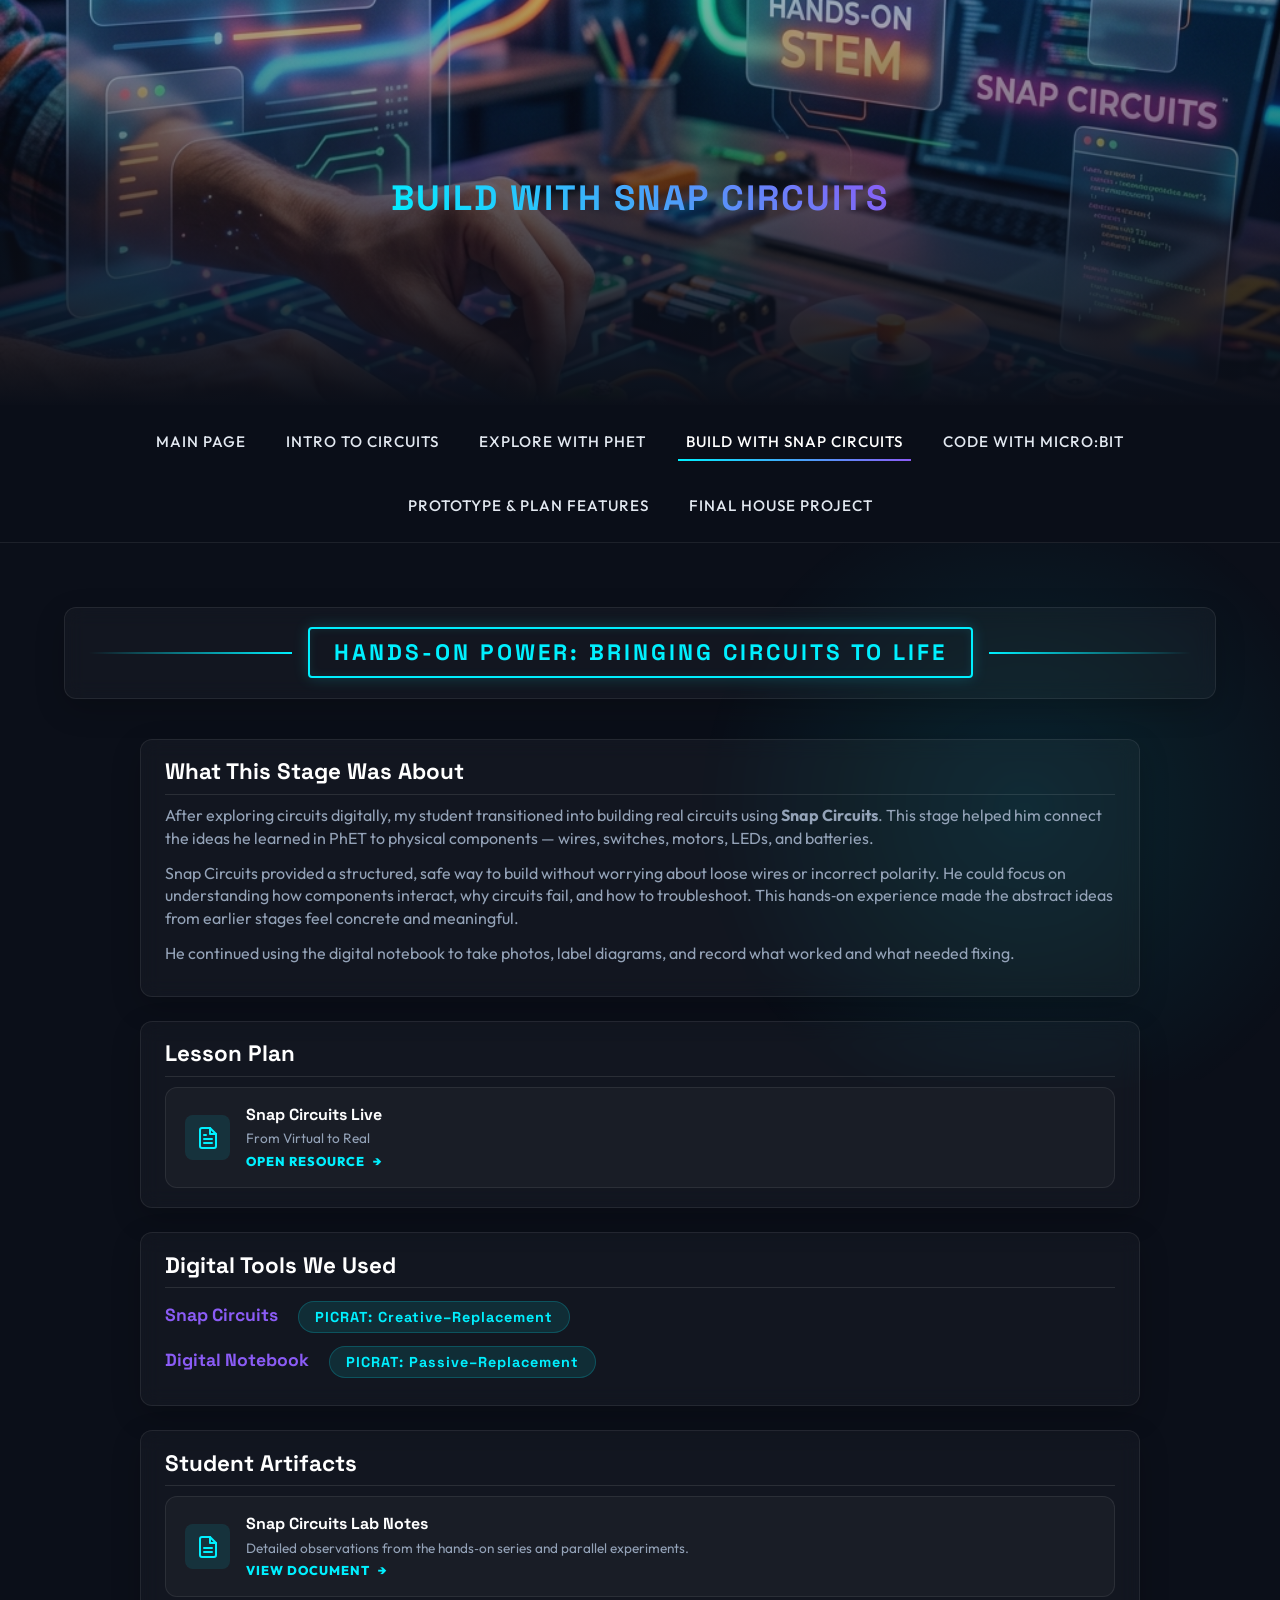
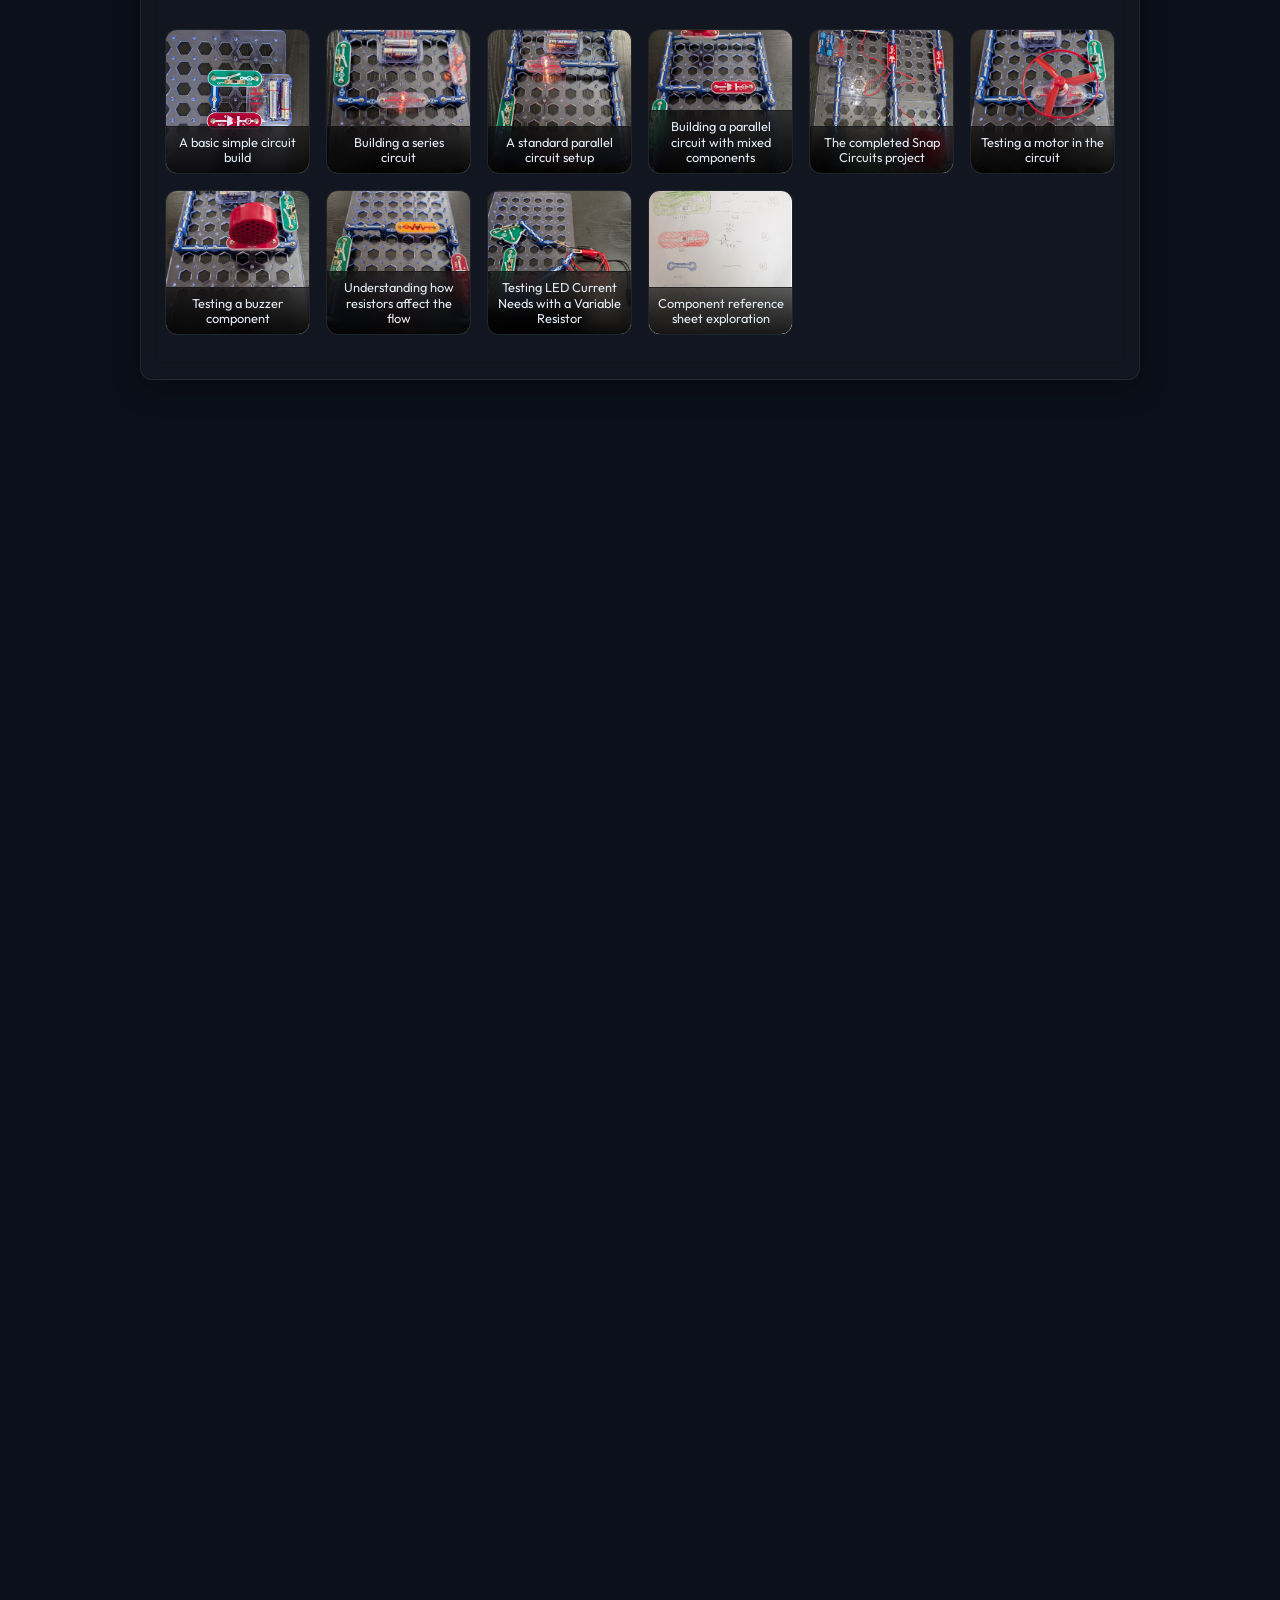
==== build-with-snap-circuits.html @ 53d9f1e7 "docs: update alt text and caption for variable resistor image" ====
<!DOCTYPE html>
<html lang="en">
<head>
  <meta charset="UTF-8">
  <meta name="viewport" content="width=device-width, initial-scale=1.0">
  <title>Circuits Journey | Build with Snap Circuits</title>
  <link rel="stylesheet" href="css/style.css">
</head>
<body>

  <!-- Banner -->
  <header class="banner" style="background-image: url('assets/snap_banner.png');">
    <h1>BUILD WITH SNAP CIRCUITS</h1>
  </header>

  <!-- Navigation -->
  <nav>
    <ul>
      <li><a href="index.html">Main Page</a></li>
      <li><a href="intro-to-circuits.html">Intro to Circuits</a></li>
      <li><a href="explore-with-phet.html">Explore with PhET</a></li>
      <li><a href="build-with-snap-circuits.html" class="active">Build with Snap Circuits</a></li>
      <li><a href="code-with-microbit.html">Code with Micro:bit</a></li>
      <li><a href="prototype-and-plan.html">Prototype & Plan Features</a></li>
      <li><a href="final-house-project.html">Final House Project</a></li>
    </ul>
  </nav>

  <!-- Separator Bar -->
  <div class="separator-bar section">
    <div class="separator-title">HANDS-ON POWER: BRINGING CIRCUITS TO LIFE</div>
  </div>

  <main class="container">
    <section class="section">
      <h1>What This Stage Was About</h1>
      <p>After exploring circuits digitally, my student transitioned into building real circuits using <strong>Snap Circuits</strong>. This stage helped him connect the ideas he learned in PhET to physical components — wires, switches, motors, LEDs, and batteries.</p>
      <p>Snap Circuits provided a structured, safe way to build without worrying about loose wires or incorrect polarity. He could focus on understanding how components interact, why circuits fail, and how to troubleshoot. This hands‑on experience made the abstract ideas from earlier stages feel concrete and meaningful.</p>
      <p>He continued using the digital notebook to take photos, label diagrams, and record what worked and what needed fixing.</p>
    </section>

    <section class="section">
      <h1>Lesson Plan</h1>
      <div class="resource-section">
        <a href="resources/Snap-Circuits-Live-From-Virtual-to-Real.pdf" target="_blank" class="resource-card">
          <div class="resource-icon">
            <svg viewBox="0 0 24 24" fill="none" stroke="currentColor" stroke-width="2" stroke-linecap="round" stroke-linejoin="round">
              <path d="M14 2H6a2 2 0 0 0-2 2v16a2 2 0 0 0 2 2h12a2 2 0 0 0 2-2V8z"></path>
              <polyline points="14 2 14 8 20 8"></polyline>
              <line x1="16" y1="13" x2="8" y2="13"></line>
              <line x1="16" y1="17" x2="8" y2="17"></line>
              <polyline points="10 9 9 9 8 9"></polyline>
            </svg>
          </div>
          <div class="resource-info">
            <div class="resource-title">Snap Circuits Live</div>
            <p class="resource-desc">From Virtual to Real</p>
            <div class="resource-action">Open Resource</div>
          </div>
        </a>
      </div>
    </section>

    <section class="section">
      <h1>Digital Tools We Used</h1>
      <h3>Snap Circuits <span class="tool-tag">PICRAT: Creative–Replacement</span></h3>
      <h3>Digital Notebook <span class="tool-tag">PICRAT: Passive–Replacement</span></h3>
    </section>

    <section class="section">
      <h1>Student Artifacts</h1>

      <!-- PDF Document Card -->
      <div class="resource-section" style="margin-bottom: 2rem;">
        <a href="resources/Snap/Snap circuits-2026-04-14-16-07.pdf" target="_blank" class="resource-card">
          <div class="resource-icon">
            <svg viewBox="0 0 24 24" fill="none" stroke="currentColor" stroke-width="2" stroke-linecap="round" stroke-linejoin="round">
              <path d="M14 2H6a2 2 0 0 0-2 2v16a2 2 0 0 0 2 2h12a2 2 0 0 0 2-2V8z"></path>
              <polyline points="14 2 14 8 20 8"></polyline>
              <line x1="16" y1="13" x2="8" y2="13"></line>
              <line x1="16" y1="17" x2="8" y2="17"></line>
            </svg>
          </div>
          <div class="resource-info">
            <div class="resource-title">Snap Circuits Lab Notes</div>
            <p class="resource-desc">Detailed observations from the hands‑on series and parallel experiments.</p>
            <div class="resource-action">View Document</div>
          </div>
        </a>
      </div>

      <!-- Image Grid -->
      <div class="image-grid">
        <div class="img-card">
          <img src="resources/Snap/Simple (1).jpg" alt="A basic simple circuit build" loading="lazy" class="clickable-img">
          <div class="img-caption">A basic simple circuit build</div>
        </div>
        <div class="img-card">
          <img src="resources/Snap/Series.jpg" alt="Building a series circuit" loading="lazy" class="clickable-img">
          <div class="img-caption">Building a series circuit</div>
        </div>
        <div class="img-card">
          <img src="resources/Snap/Parallel.jpg" alt="A standard parallel circuit setup" loading="lazy" class="clickable-img">
          <div class="img-caption">A standard parallel circuit setup</div>
        </div>
        <div class="img-card">
          <img src="resources/Snap/Parallel dif comp.jpg" alt="Building a parallel circuit with mixed components" loading="lazy" class="clickable-img">
          <div class="img-caption">Building a parallel circuit with mixed components</div>
        </div>
        <div class="img-card">
          <img src="resources/Snap/Project.jpg" alt="The completed Snap Circuits project" loading="lazy" class="clickable-img">
          <div class="img-caption">The completed Snap Circuits project</div>
        </div>
        <div class="img-card">
          <img src="resources/Snap/Motor.jpg" alt="Testing a motor in the circuit" loading="lazy" class="clickable-img">
          <div class="img-caption">Testing a motor in the circuit</div>
        </div>
        <div class="img-card">
          <img src="resources/Snap/Buzzer.jpg" alt="Testing a buzzer component" loading="lazy" class="clickable-img">
          <div class="img-caption">Testing a buzzer component</div>
        </div>
        <div class="img-card">
          <img src="resources/Snap/Resistor.jpg" alt="Understanding how resistors affect the flow" loading="lazy" class="clickable-img">
          <div class="img-caption">Understanding how resistors affect the flow</div>
        </div>
        <div class="img-card">
          <img src="resources/Snap/Color var resistor.jpg" alt="Testing LED Current Needs with a Variable Resistor" loading="lazy" class="clickable-img">
          <div class="img-caption">Testing LED Current Needs with a Variable Resistor</div>
        </div>
        <div class="img-card">
          <img src="resources/Snap/Comp Ref Sheet.jpg" alt="Component reference sheet exploration" loading="lazy" class="clickable-img">
          <div class="img-caption">Component reference sheet exploration</div>
        </div>
      </div>
    </section>

    <section class="section">
      <h1>What We Did</h1>
      <ul class="bullet-list">
        <li>built circuits with switches, motors, and LEDs</li>
        <li>tested how components interact</li>
        <li>compared results to PhET predictions</li>
        <li>practiced troubleshooting</li>
      </ul>
    </section>

    <section class="section">
      <h1>My Reflection</h1>
      <p>The Snap Circuits lessons helped my student move from understanding circuits in a simulation to working with real components. He stayed persistent as he tested different pathways, corrected wiring mistakes, and figured out why certain designs didn’t work, especially in parallel circuits. Each time he solved a problem, his confidence grew.</p>
      <p>I am still new to circuits and Snap Circuits myself, so there were moments when I had to slow down and work through the issues alongside him. This lesson helped me better understand how to support a student when both of us are learning the content together. Even with that learning curve, the hands‑on work supported the goals of the unit and prepared him well for the Micro:bit activities that follow.</p>
    </section>

    <section class="section">
      <h1>Student Reflection</h1>
      <blockquote>
        <p>“During the Snap Circuits lessons, I built a big parallel circuit that stretched across two grids. It had two LEDs, a speaker, a switch, a music player, and a battery. As I worked on it, I learned that you can’t make a pathway from the bottom of a parallel circuit and wrap it around to the top. It has to stay inside the real branches or the electrons won’t flow the right way.</p>
        <p>My first design didn’t work the way I expected. The electrons only went to the lights, so nothing else turned on. I had to move the switch, reconnect the pieces, and change a few parts to make the whole circuit work. I also had to reroute wires, replace the motor with a switch, and add a sound piece so the speaker would work.</p>
        <p>Some parts were confusing, especially when I tried to combine circuits and the electricity didn’t go where I wanted it to. I also noticed that the motor acts differently depending on which direction the electricity flows, which made me wonder why that happens. After all the lessons, I feel very confident about building more complicated circuits.”</p>
      </blockquote>
    </section>

    <section class="section">
      <h1>ISTE Standards Addressed</h1>
      <details>
        <summary>1.1 Empowered Learner</summary>
        <p>The student applied what they learned from the simulation to real hardware, choosing which circuits to build, testing ideas, and using hands‑on exploration to deepen their understanding of how electricity behaves in physical systems.</p>
      </details>
      <details>
        <summary>1.4 Innovative Designer</summary>
        <p>The student used the Snap Circuits components to design, build, and modify real circuits—iterating, troubleshooting, and solving problems such as incorrect connections, reversed polarity, or incomplete paths.</p>
      </details>
      <details>
        <summary>1.5 Computational Thinker</summary>
        <p>The student broke down circuit problems into smaller parts, identified where the system failed, and used logical reasoning to test hypotheses about why a motor, light, or buzzer did or did not work.</p>
      </details>
      <details>
        <summary>1.6 Creative Communicator</summary>
        <p>The student documented their builds with photos, diagrams, and written explanations, clearly communicating how each circuit was constructed and why it behaved the way it did.</p>
      </details>

      <div class="page-nav-btns">
        <a href="explore-with-phet.html" class="page-btn">&larr; Previous Phase</a>
        <a href="code-with-microbit.html" class="page-btn">Next Phase &rarr;</a>
      </div>
    </section>
  </main>


  <!-- Global Image Lightbox -->
  <div id="image-lightbox" style="display: none; position: fixed; top: 0; left: 0; width: 100%; height: 100%; background: rgba(0,0,0,0.85); backdrop-filter: blur(8px); z-index: 9999; justify-content: center; align-items: center; cursor: pointer;">
    <img id="lightbox-img" src="" style="max-width: 90%; max-height: 90%; border-radius: 12px; box-shadow: 0 10px 40px rgba(0,0,0,0.5);">
    <div style="position: absolute; top: 20px; right: 30px; color: white; font-family: sans-serif; font-size: 3rem; font-weight: bold;">&times;</div>
  </div>

  <script src="js/app.js"></script>
</body>
</html>
---- css/style.css ----
@import url('https://fonts.googleapis.com/css2?family=Outfit:wght@300;400;500;600;800&family=Space+Grotesk:wght@400;700&display=swap');

:root {
  --bg-color: #0b0f19;
  --text-main: #e2e8f0;
  --text-muted: #94a3b8;
  --accent-cyan: #00f0ff;
  --accent-purple: #8b5cf6;
  --glass-bg: rgba(255, 255, 255, 0.03);
  --glass-border: rgba(255, 255, 255, 0.08);
  --nav-height: 70px;
}

* {
  box-sizing: border-box;
  margin: 0;
  padding: 0;
}

body {
  font-family: 'Outfit', sans-serif;
  background-color: var(--bg-color);
  color: var(--text-main);
  line-height: 1.4;
  overflow-x: hidden;
  font-size: 15px;
}

/* Background elements */
body::before {
  content: "";
  position: fixed;
  top: -20%; left: -10%;
  width: 50%; height: 50%;
  background: radial-gradient(circle, rgba(139, 92, 246, 0.15) 0%, transparent 70%);
  z-index: -1;
  pointer-events: none;
}
body::after {
  content: "";
  position: fixed;
  bottom: -20%; right: -10%;
  width: 60%; height: 60%;
  background: radial-gradient(circle, rgba(0, 240, 255, 0.1) 0%, transparent 70%);
  z-index: -1;
  pointer-events: none;
}

h1, h2, h3, h4, h5, h6 {
  font-family: 'Space Grotesk', sans-serif;
  font-weight: 700;
  line-height: 1.2;
  margin-bottom: 0.5rem;
}

a {
  color: var(--accent-cyan);
  text-decoration: none;
  transition: all 0.3s ease;
}

a:hover {
  color: var(--accent-purple);
  text-shadow: 0 0 10px rgba(139, 92, 246, 0.5);
}

/* Banner */
.banner {
  width: 100%;
  height: 45vh;
  min-height: 350px;
  background-size: cover;
  background-position: center;
  background-attachment: fixed;
  display: flex;
  align-items: center;
  justify-content: center;
  position: relative;
}
.banner::after {
  content: "";
  position: absolute;
  top: 0; left: 0; right: 0; bottom: 0;
  background: linear-gradient(to bottom, rgba(11, 15, 25, 0.3) 0%, rgba(11, 15, 25, 1) 100%);
}

.banner h1 {
  z-index: 1;
  font-size: 2.2rem;
  text-align: center;
  text-transform: uppercase;
  letter-spacing: 2px;
  background: -webkit-linear-gradient(45deg, var(--accent-cyan), var(--accent-purple));
  -webkit-background-clip: text;
  -webkit-text-fill-color: transparent;
  animation: float 6s ease-in-out infinite;
}

nav {
  position: sticky;
  top: 0;
  width: 100%;
  background: rgba(11, 15, 25, 0.85);
  backdrop-filter: blur(12px);
  -webkit-backdrop-filter: blur(12px);
  border-bottom: 1px solid var(--glass-border);
  z-index: 100;
  display: flex;
  justify-content: center;
  padding: 1rem;
  margin-bottom: 2rem;
  transition: all 0.4s cubic-bezier(0.16, 1, 0.3, 1);
}

nav ul {
  list-style: none;
  display: flex;
  flex-wrap: wrap;
  justify-content: center;
  gap: 1.5rem;
  transition: all 0.4s ease;
}

nav li {
  position: relative;
}

nav a {
  display: inline-block;
  padding: 0.6rem 0.5rem;
  font-size: 0.95rem;
  font-weight: 500;
  text-transform: uppercase;
  letter-spacing: 1px;
  color: var(--text-main);
  transition: all 0.3s ease;
}

/* Compact sticky scroll classes */
nav.nav-compact {
  padding: 0.5rem;
  background: rgba(11, 15, 25, 0.98);
}

nav.nav-compact ul {
  flex-wrap: nowrap;
  gap: 0.4rem;
  overflow-x: auto;
  white-space: nowrap;
  padding-bottom: 0px;
}

nav.nav-compact a {
  padding: 0.4rem 0.4rem;
  font-size: 0.8rem;
}

nav a::after {
  content: "";
  position: absolute;
  bottom: 0px;
  left: 0;
  width: 0%;
  height: 2px;
  background: linear-gradient(90deg, var(--accent-cyan), var(--accent-purple));
  transition: width 0.3s ease;
}

nav a:hover::after, nav a.active::after {
  width: 100%;
}

nav a:hover, nav a.active {
  color: #fff;
  text-shadow: none;
}

/* Separator Bar */
.separator-bar {
  text-align: center;
  margin: 4rem auto;
  width: 90%;
  max-width: 1200px;
  display: flex;
  align-items: center;
  justify-content: center;
  column-gap: 1rem;
}

.separator-bar::before, .separator-bar::after {
  content: "";
  height: 2px;
  flex-grow: 1;
  background: linear-gradient(90deg, transparent, var(--accent-cyan));
}
.separator-bar::after {
  background: linear-gradient(90deg, var(--accent-cyan), transparent);
}

.separator-title {
  font-family: 'Space Grotesk', sans-serif;
  font-size: 1.4rem;
  font-weight: 800;
  text-transform: uppercase;
  letter-spacing: 3px;
  color: var(--accent-cyan);
  padding: 0.5rem 1.5rem;
  border: 2px solid var(--accent-cyan);
  border-radius: 4px;
  box-shadow: 0 0 15px rgba(0, 240, 255, 0.2), inset 0 0 10px rgba(0, 240, 255, 0.1);
}

/* Container */
.container {
  width: 90%;
  max-width: 1000px;
  margin: 0 auto;
  padding: 1rem 0;
}

/* Base sections */
.section {
  margin-bottom: 1.5rem;
  padding: 1.2rem 1.5rem;
  background: var(--glass-bg);
  backdrop-filter: blur(10px);
  -webkit-backdrop-filter: blur(10px);
  border: 1px solid var(--glass-border);
  border-radius: 12px;
  box-shadow: 0 10px 30px rgba(0, 0, 0, 0.2);
  transform: translateY(30px);
  opacity: 0;
  transition: all 0.8s cubic-bezier(0.16, 1, 0.3, 1);
}

.section.visible {
  transform: translateY(0);
  opacity: 1;
}

.section h1 {
  font-size: 1.4rem;
  margin-bottom: 0.6rem;
  color: #fff;
  border-bottom: 1px solid rgba(255,255,255,0.1);
  padding-bottom: 0.5rem;
}

.section h2 {
  font-size: 1.3rem;
  color: var(--accent-cyan);
  margin-top: 1rem;
}

.section h3 {
  font-size: 1.1rem;
  color: var(--accent-purple);
  margin-top: 0.8rem;
}

p {
  font-size: 1rem;
  margin-bottom: 0.8rem;
  color: var(--text-muted);
}

/* Compact section variants (useful for dense lists like tools) */
.compact-section {
  padding: 0.8rem 1.2rem;
}
.compact-section h1 {
  font-size: 1.1rem;
  margin-bottom: 0.4rem;
  padding-bottom: 0.3rem;
}
.compact-section h3 {
  font-size: 0.95rem;
  margin-top: 0.5rem;
  margin-bottom: 0.1rem;
}
.compact-section p {
  font-size: 0.85rem;
  margin-bottom: 0.5rem;
  line-height: 1.3;
}
.compact-section .tool-tag {
  font-size: 0.75rem;
  padding: 0.2rem 0.5rem;
  margin-left: 0.5rem;
}

/* Lists */
ul.bullet-list {
  list-style: none;
  font-size: 1rem;
  color: var(--text-muted);
}
ul.bullet-list li {
  position: relative;
  padding-left: 1.5rem;
  margin-bottom: 0.5rem;
}
ul.bullet-list li::before {
  content: "▹";
  position: absolute;
  left: 0;
  color: var(--accent-cyan);
  font-weight: bold;
}

/* Accordions (Details/Summary) */
details {
  background: rgba(255, 255, 255, 0.02);
  border: 1px solid var(--glass-border);
  border-radius: 8px;
  margin-bottom: 0.5rem;
  padding: 0.5rem 1rem;
  transition: all 0.3s ease;
  position: relative;
}

details:hover {
  background: rgba(0, 240, 255, 0.05);
  border-color: rgba(0, 240, 255, 0.3);
  box-shadow: 0 0 10px rgba(0, 240, 255, 0.05);
}

details[open] {
  background: rgba(139, 92, 246, 0.1);
  border-color: rgba(139, 92, 246, 0.4);
}

summary {
  font-family: 'Space Grotesk', sans-serif;
  font-weight: bold;
  font-size: 1.1rem;
  cursor: pointer;
  color: var(--accent-cyan);
  outline: none;
  list-style: none;
  display: flex;
  align-items: center;
  width: 100%;
}

summary::-webkit-details-marker {
  display: none;
}

/* Add instructional note above accordions */
section:has(details) h1::after {
  content: "▹ Click on any standard below to expand the description";
  display: block;
  font-family: 'Outfit', sans-serif;
  font-size: 0.95rem;
  font-weight: 300;
  text-transform: none;
  letter-spacing: 0.5px;
  color: var(--accent-purple);
  margin-top: 0.8rem;
  opacity: 0.9;
}

summary::before {
  content: "▹";
  display: inline-block;
  margin-right: 0.8rem;
  transition: transform 0.3s ease;
}

details[open] summary::before {
  transform: rotate(90deg);
}

details p {
  padding-top: 0.8rem;
  margin-bottom: 0.2rem;
  font-size: 0.95rem;
  border-top: 1px dashed rgba(255,255,255,0.1);
  margin-top: 0.8rem;
}

/* Blockquotes */
blockquote {
  border-left: 4px solid var(--accent-purple);
  padding: 1.5rem 2rem;
  margin: 2rem 0;
  background: rgba(139, 92, 246, 0.1);
  border-radius: 0 8px 8px 0;
  font-size: 1.3rem;
  font-style: italic;
  color: #fff;
}

/* Images & Thumbnails */
.image-grid {
  display: grid;
  grid-template-columns: repeat(auto-fill, minmax(140px, 1fr));
  gap: 1rem;
  margin: 1.5rem 0;
}

.img-card {
  position: relative;
  aspect-ratio: 1 / 1;
  border-radius: 12px;
  overflow: hidden;
  border: 1px solid var(--glass-border);
  transition: transform 0.3s ease, box-shadow 0.3s ease;
  background: rgba(0,0,0,0.2);
}
.img-card:hover {
  transform: translateY(-5px);
  box-shadow: 0 10px 25px rgba(0, 240, 255, 0.2);
}

.img-card img {
  width: 100%;
  height: 100%;
  display: block;
  object-fit: cover;
  transition: transform 0.5s ease;
}
.img-card:hover img {
  transform: scale(1.03);
}

.img-caption {
  padding: 0.5rem;
  background: linear-gradient(to top, rgba(0,0,0,0.9) 0%, rgba(0,0,0,0.6) 100%);
  backdrop-filter: blur(8px);
  position: absolute;
  bottom: 0; width: 100%;
  font-size: 0.8rem;
  text-align: center;
  border-top: 1px solid var(--glass-border);
  line-height: 1.2;
  display: flex;
  align-items: center;
  justify-content: center;
  min-height: 40px;
}

.text-caption {
  font-size: 0.95rem;
  color: var(--text-muted);
  margin-top: 1rem;
  text-align: center;
  font-style: italic;
  padding: 0.5rem;
  background: rgba(255,255,255,0.02);
  border-radius: 8px;
  border: 1px dashed var(--glass-border);
}

/* PICRAT Tool Styling */
.tool-tag {
  display: inline-block;
  padding: 0.4rem 1rem;
  background: rgba(0, 240, 255, 0.1);
  color: var(--accent-cyan);
  border: 1px solid rgba(0, 240, 255, 0.2);
  border-radius: 20px;
  font-size: 0.9rem;
  font-family: 'Space Grotesk', sans-serif;
  letter-spacing: 1px;
  margin-left: 1rem;
  vertical-align: middle;
}

/* Footer Navigation */
.page-nav-btns {
  display: flex;
  justify-content: space-between;
  margin: 4rem 0 2rem;
}

.page-btn {
  display: inline-flex;
  align-items: center;
  padding: 1rem 2rem;
  background: var(--glass-bg);
  border: 1px solid var(--accent-cyan);
  color: #fff;
  border-radius: 30px;
  font-family: 'Space Grotesk', sans-serif;
  font-weight: 700;
  text-transform: uppercase;
  letter-spacing: 1px;
  transition: all 0.3s ease;
  cursor: pointer;
}

.page-btn:hover {
  background: var(--accent-cyan);
  color: #000;
  box-shadow: 0 0 20px rgba(0, 240, 255, 0.4);
}

@keyframes float {
  0% { transform: translateY(0px); }
  50% { transform: translateY(-10px); }
  100% { transform: translateY(0px); }
}

/* Layout Utilities */
.grid-2-col {
  display: grid;
  grid-template-columns: 1fr 1fr;
  gap: 2rem;
  align-items: stretch;
}

.grid-3-col {
  display: grid;
  grid-template-columns: repeat(auto-fit, minmax(280px, 1fr));
  gap: 2rem;
  align-items: stretch;
}

/* Journey Stepper */
.journey-stepper {
  display: flex;
  flex-wrap: wrap;
  gap: 1rem;
  justify-content: center;
  margin: 2rem 0;
}

.step-card {
  flex: 1 1 150px;
  background: rgba(139, 92, 246, 0.1);
  border: 1px solid var(--accent-purple);
  padding: 1.5rem;
  border-radius: 12px;
  text-align: center;
  color: #fff;
  transition: all 0.3s ease;
  display: flex;
  flex-direction: column;
  justify-content: center;
}

.step-card:hover {
  background: var(--accent-purple);
  transform: translateY(-5px);
  color: #0b0f19;
}

.step-content strong {
  font-family: 'Space Grotesk', sans-serif;
  font-size: 1.1rem;
}

@media (max-width: 768px) {
  .banner h1 { font-size: 2.5rem; }
  .separator-title { font-size: 1rem; border: none; box-shadow: none; padding: 0;}
  .separator-bar::before, .separator-bar::after { display: none; }
  .section { padding: 1.5rem; }
  nav ul { gap: 0.5rem; }
  nav a { padding: 0.5rem; font-size: 0.8rem; }
  .grid-2-col { grid-template-columns: 1fr; }
}

/* Resource Card Styling */
.resource-section {
  display: flex;
  flex-direction: column;
  gap: 1.5rem;
}

.resource-card {
  display: flex;
  align-items: center;
  gap: 1rem;
  padding: 1rem 1.2rem;
  background: rgba(255, 255, 255, 0.03);
  border: 1px solid var(--glass-border);
  border-radius: 12px;
  transition: all 0.3s cubic-bezier(0.16, 1, 0.3, 1);
  text-decoration: none;
  color: inherit;
  position: relative;
  overflow: hidden;
}

.resource-card::before {
  content: "";
  position: absolute;
  top: 0; left: 0;
  width: 100%; height: 100%;
  background: linear-gradient(45deg, transparent, rgba(0, 240, 255, 0.05), transparent);
  transform: translateX(-100%);
  transition: transform 0.6s ease;
}

.resource-card:hover {
  background: rgba(255, 255, 255, 0.06);
  border-color: var(--accent-cyan);
  box-shadow: 0 10px 30px rgba(0, 240, 255, 0.1);
  transform: translateY(-3px);
}

.resource-card:hover::before {
  transform: translateX(100%);
}

.resource-icon {
  flex: 0 0 45px;
  height: 45px;
  display: flex;
  align-items: center;
  justify-content: center;
  background: rgba(0, 240, 255, 0.1);
  border-radius: 8px;
  color: var(--accent-cyan);
}

.resource-icon svg {
  width: 24px;
  height: 24px;
}

.resource-info {
  flex: 1;
}

.resource-title {
  font-family: 'Space Grotesk', sans-serif;
  font-size: 1rem;
  font-weight: 700;
  margin-bottom: 0.2rem;
  color: #fff;
}

.resource-desc {
  font-size: 0.85rem;
  color: var(--text-muted);
  margin-bottom: 0.3rem;
}

.resource-action {
  font-size: 0.8rem;
  font-weight: 800;
  text-transform: uppercase;
  letter-spacing: 1px;
  color: var(--accent-cyan);
  display: flex;
  align-items: center;
  gap: 0.5rem;
}

.resource-action::after {
  content: "→";
  transition: transform 0.3s ease;
}

.resource-card:hover .resource-action::after {
  transform: translateX(5px);
}

@media (max-width: 600px) {
  .resource-card {
    flex-direction: column;
    text-align: center;
    padding: 2rem 1.5rem;
  }
  .resource-icon {
    margin-bottom: 1rem;
  }
}
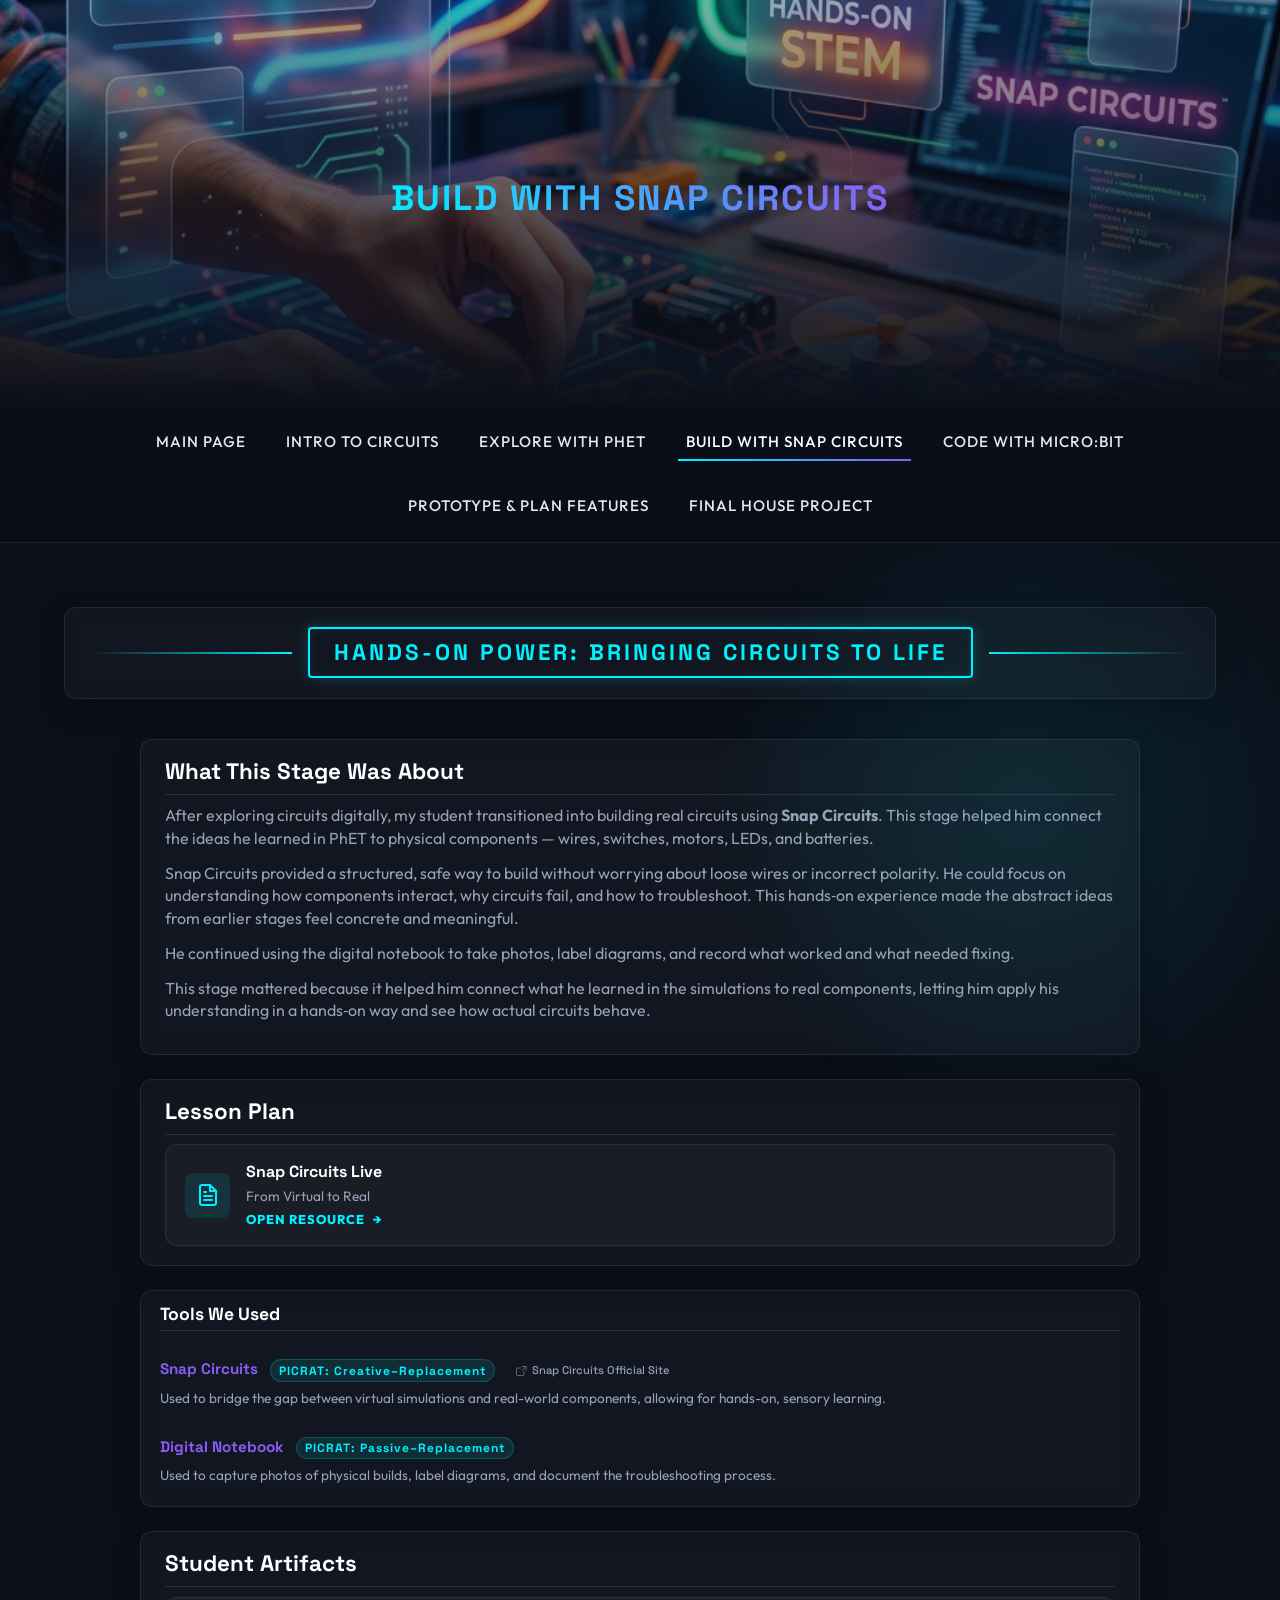
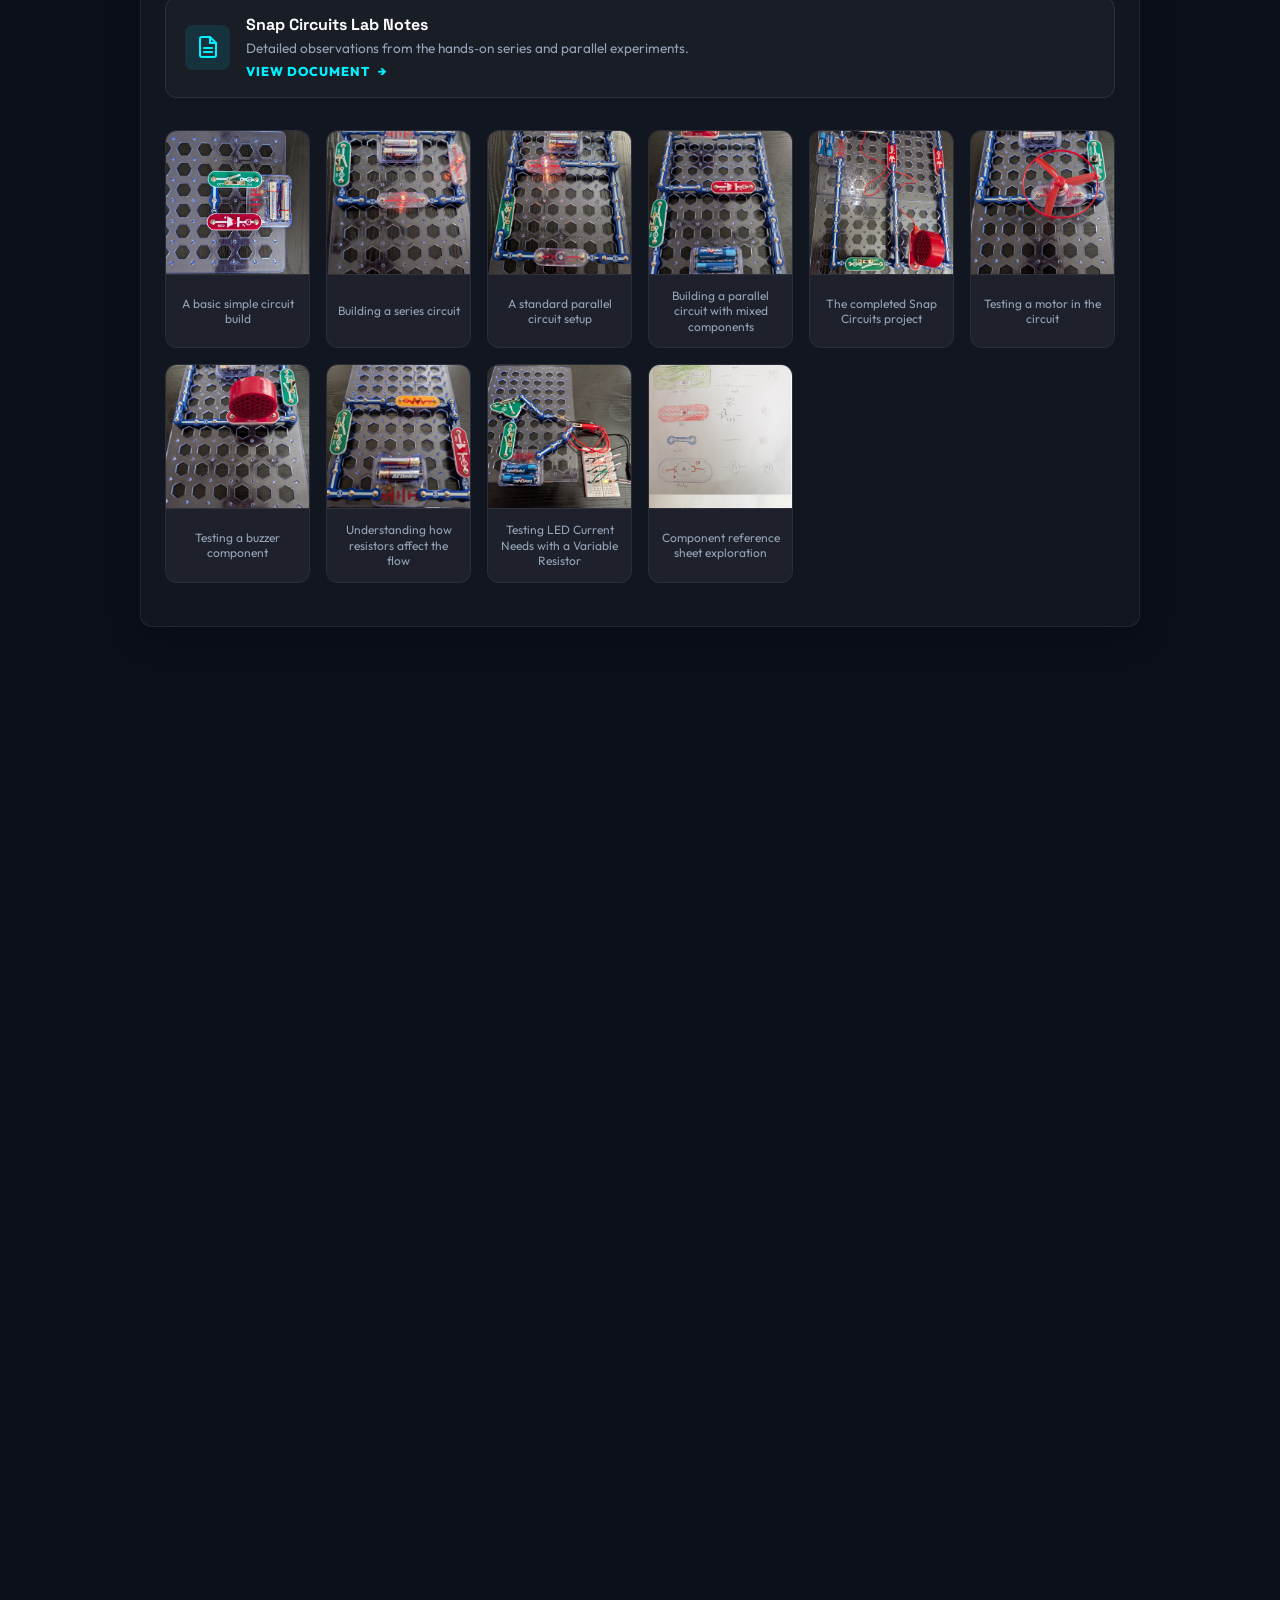
==== commit f0469dd8: "feat: add pedagogical reflections, external tool links, and additional project images to circuit doc" ====
--- a/build-with-snap-circuits.html
+++ b/build-with-snap-circuits.html
@@ -37,6 +37,7 @@
       <p>After exploring circuits digitally, my student transitioned into building real circuits using <strong>Snap Circuits</strong>. This stage helped him connect the ideas he learned in PhET to physical components — wires, switches, motors, LEDs, and batteries.</p>
       <p>Snap Circuits provided a structured, safe way to build without worrying about loose wires or incorrect polarity. He could focus on understanding how components interact, why circuits fail, and how to troubleshoot. This hands‑on experience made the abstract ideas from earlier stages feel concrete and meaningful.</p>
       <p>He continued using the digital notebook to take photos, label diagrams, and record what worked and what needed fixing.</p>
+      <p>This stage mattered because it helped him connect what he learned in the simulations to real components, letting him apply his understanding in a hands‑on way and see how actual circuits behave.</p>
     </section>
 
     <section class="section">
@@ -61,10 +62,20 @@
       </div>
     </section>
 
-    <section class="section">
-      <h1>Digital Tools We Used</h1>
-      <h3>Snap Circuits <span class="tool-tag">PICRAT: Creative–Replacement</span></h3>
+    <section class="section compact-section">
+      <h1>Tools We Used</h1>
+      <h3>Snap Circuits <span class="tool-tag">PICRAT: Creative–Replacement</span>
+        <span class="tool-links">
+          <a href="https://elenco.com/snapcircuits/" target="_blank" class="tool-link">
+            <svg viewBox="0 0 24 24" fill="none" stroke="currentColor" stroke-width="2" stroke-linecap="round" stroke-linejoin="round"><path d="M18 13v6a2 2 0 0 1-2 2H5a2 2 0 0 1-2-2V8a2 2 0 0 1 2-2h6"></path><polyline points="15 3 22 3 22 10"></polyline><line x1="14" y1="11" x2="22" y2="3"></line></svg>
+            Snap Circuits Official Site
+          </a>
+        </span>
+      </h3>
+      <p>Used to bridge the gap between virtual simulations and real-world components, allowing for hands-on, sensory learning.</p>
+      
       <h3>Digital Notebook <span class="tool-tag">PICRAT: Passive–Replacement</span></h3>
+      <p>Used to capture photos of physical builds, label diagrams, and document the troubleshooting process.</p>
     </section>
 
     <section class="section">
--- a/css/style.css
+++ b/css/style.css
@@ -233,6 +233,15 @@
   transition: all 0.8s cubic-bezier(0.16, 1, 0.3, 1);
 }
 
+.section-subtitle {
+  color: var(--text-muted);
+  font-size: 0.85rem;
+  margin-top: -0.5rem;
+  margin-bottom: 1.5rem;
+  font-style: italic;
+  opacity: 0.9;
+}
+
 .section.visible {
   transform: translateY(0);
   opacity: 1;
@@ -275,8 +284,8 @@
 }
 .compact-section h3 {
   font-size: 0.95rem;
-  margin-top: 0.5rem;
-  margin-bottom: 0.1rem;
+  margin-top: 1.8rem;
+  margin-bottom: 0.5rem;
 }
 .compact-section p {
   font-size: 0.85rem;
@@ -402,12 +411,13 @@
 
 .img-card {
   position: relative;
-  aspect-ratio: 1 / 1;
+  display: flex;
+  flex-direction: column;
   border-radius: 12px;
   overflow: hidden;
   border: 1px solid var(--glass-border);
   transition: transform 0.3s ease, box-shadow 0.3s ease;
-  background: rgba(0,0,0,0.2);
+  background: rgba(255, 255, 255, 0.02);
 }
 .img-card:hover {
   transform: translateY(-5px);
@@ -416,7 +426,7 @@
 
 .img-card img {
   width: 100%;
-  height: 100%;
+  aspect-ratio: 1 / 1;
   display: block;
   object-fit: cover;
   transition: transform 0.5s ease;
@@ -426,19 +436,54 @@
 }
 
 .img-caption {
-  padding: 0.5rem;
-  background: linear-gradient(to top, rgba(0,0,0,0.9) 0%, rgba(0,0,0,0.6) 100%);
+  padding: 0.8rem 0.6rem;
+  background: rgba(255, 255, 255, 0.03);
+  font-size: 0.75rem;
+  text-align: center;
+  color: var(--text-muted);
+  line-height: 1.3;
+  flex-grow: 1;
+  display: flex;
+  align-items: center;
+  justify-content: center;
+  border-top: 1px solid var(--glass-border);
+}
+
+/* Code Link Button overlay for Artifacts */
+.code-link {
+  position: absolute;
+  top: 10px;
+  right: 10px;
+  background: rgba(0, 240, 255, 0.15);
   backdrop-filter: blur(8px);
-  position: absolute;
-  bottom: 0; width: 100%;
-  font-size: 0.8rem;
-  text-align: center;
-  border-top: 1px solid var(--glass-border);
-  line-height: 1.2;
-  display: flex;
-  align-items: center;
-  justify-content: center;
-  min-height: 40px;
+  border: 1px solid rgba(0, 240, 255, 0.3);
+  width: 38px;
+  height: 38px;
+  border-radius: 50%;
+  display: flex;
+  align-items: center;
+  justify-content: center;
+  color: #00f0ff;
+  transition: all 0.3s cubic-bezier(0.175, 0.885, 0.32, 1.275);
+  z-index: 10;
+  text-decoration: none;
+  box-shadow: 0 4px 15px rgba(0,0,0,0.3);
+}
+
+.code-link:hover {
+  background: #00f0ff;
+  color: #000;
+  transform: scale(1.15) rotate(10deg);
+  box-shadow: 0 0 20px rgba(0, 240, 255, 0.6);
+}
+
+.code-link svg {
+  width: 20px;
+  height: 20px;
+}
+
+.img-card:hover .img-caption {
+  color: var(--accent-cyan);
 }
 
 .text-caption {
@@ -641,6 +686,64 @@
 
 .resource-action {
   font-size: 0.8rem;
+  font-weight: 600;
+  color: var(--accent-cyan);
+  text-transform: uppercase;
+  letter-spacing: 1px;
+}
+
+/* Tool Header & Links Layout */
+.tool-header-row {
+  display: flex;
+  align-items: center;
+  flex-wrap: wrap;
+  column-gap: 1.5rem;
+  margin-top: 1rem;
+}
+
+.tool-header-row h3 {
+  margin: 0 !important;
+}
+
+/* Tool Lesson Links - Inline & Subtle */
+.tool-links {
+  display: inline-flex;
+  flex-wrap: wrap;
+  gap: 0.8rem;
+  margin-left: 1rem;
+  vertical-align: middle;
+}
+
+.tool-link {
+  display: inline-flex;
+  align-items: center;
+  gap: 0.3rem;
+  color: var(--text-muted);
+  font-size: 0.7rem;
+  text-decoration: none;
+  transition: all 0.2s ease;
+  font-weight: 500;
+  white-space: nowrap;
+}
+
+.tool-link:hover {
+  color: var(--accent-cyan);
+  border-bottom-color: var(--accent-cyan);
+}
+
+.tool-link svg {
+  width: 12px;
+  height: 12px;
+  opacity: 0.6;
+  transition: opacity 0.2s ease;
+}
+
+.tool-link:hover svg {
+  opacity: 1;
+}
+
+.resource-action {
+  font-size: 0.8rem;
   font-weight: 800;
   text-transform: uppercase;
   letter-spacing: 1px;
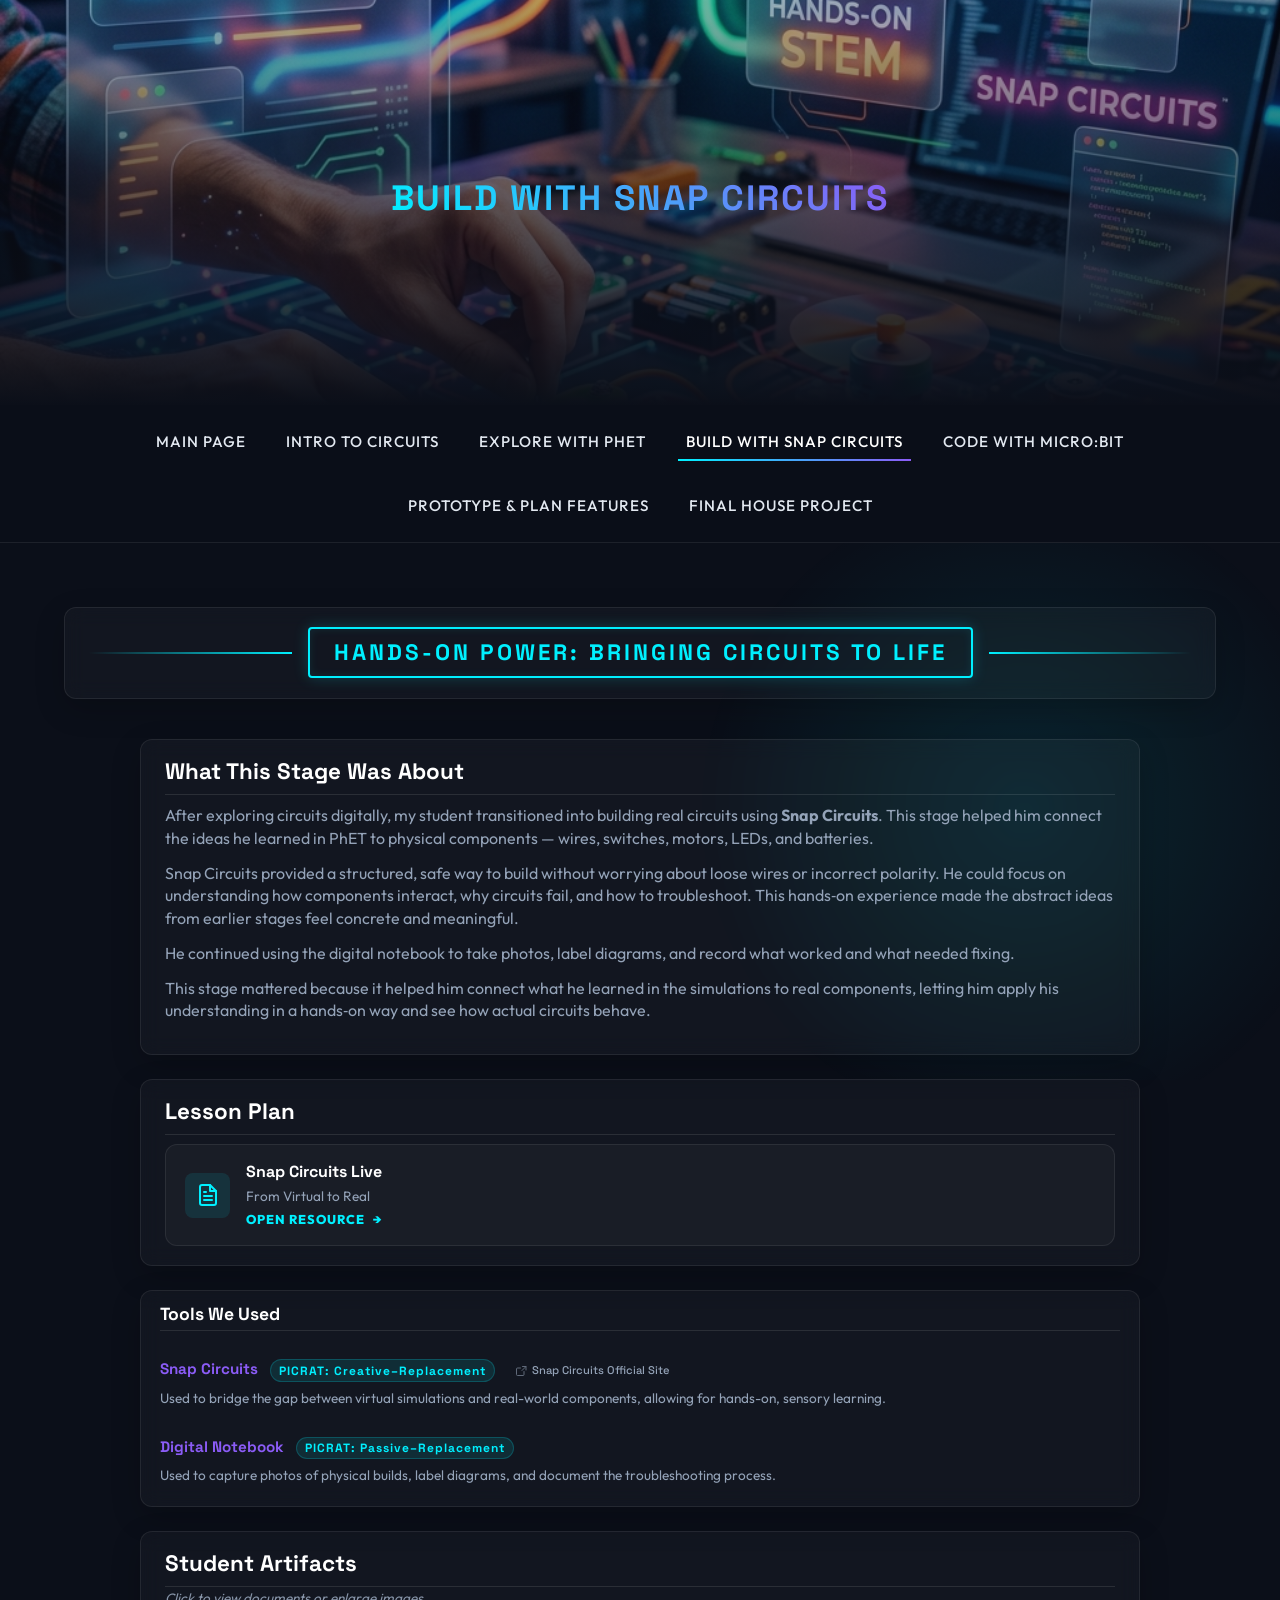
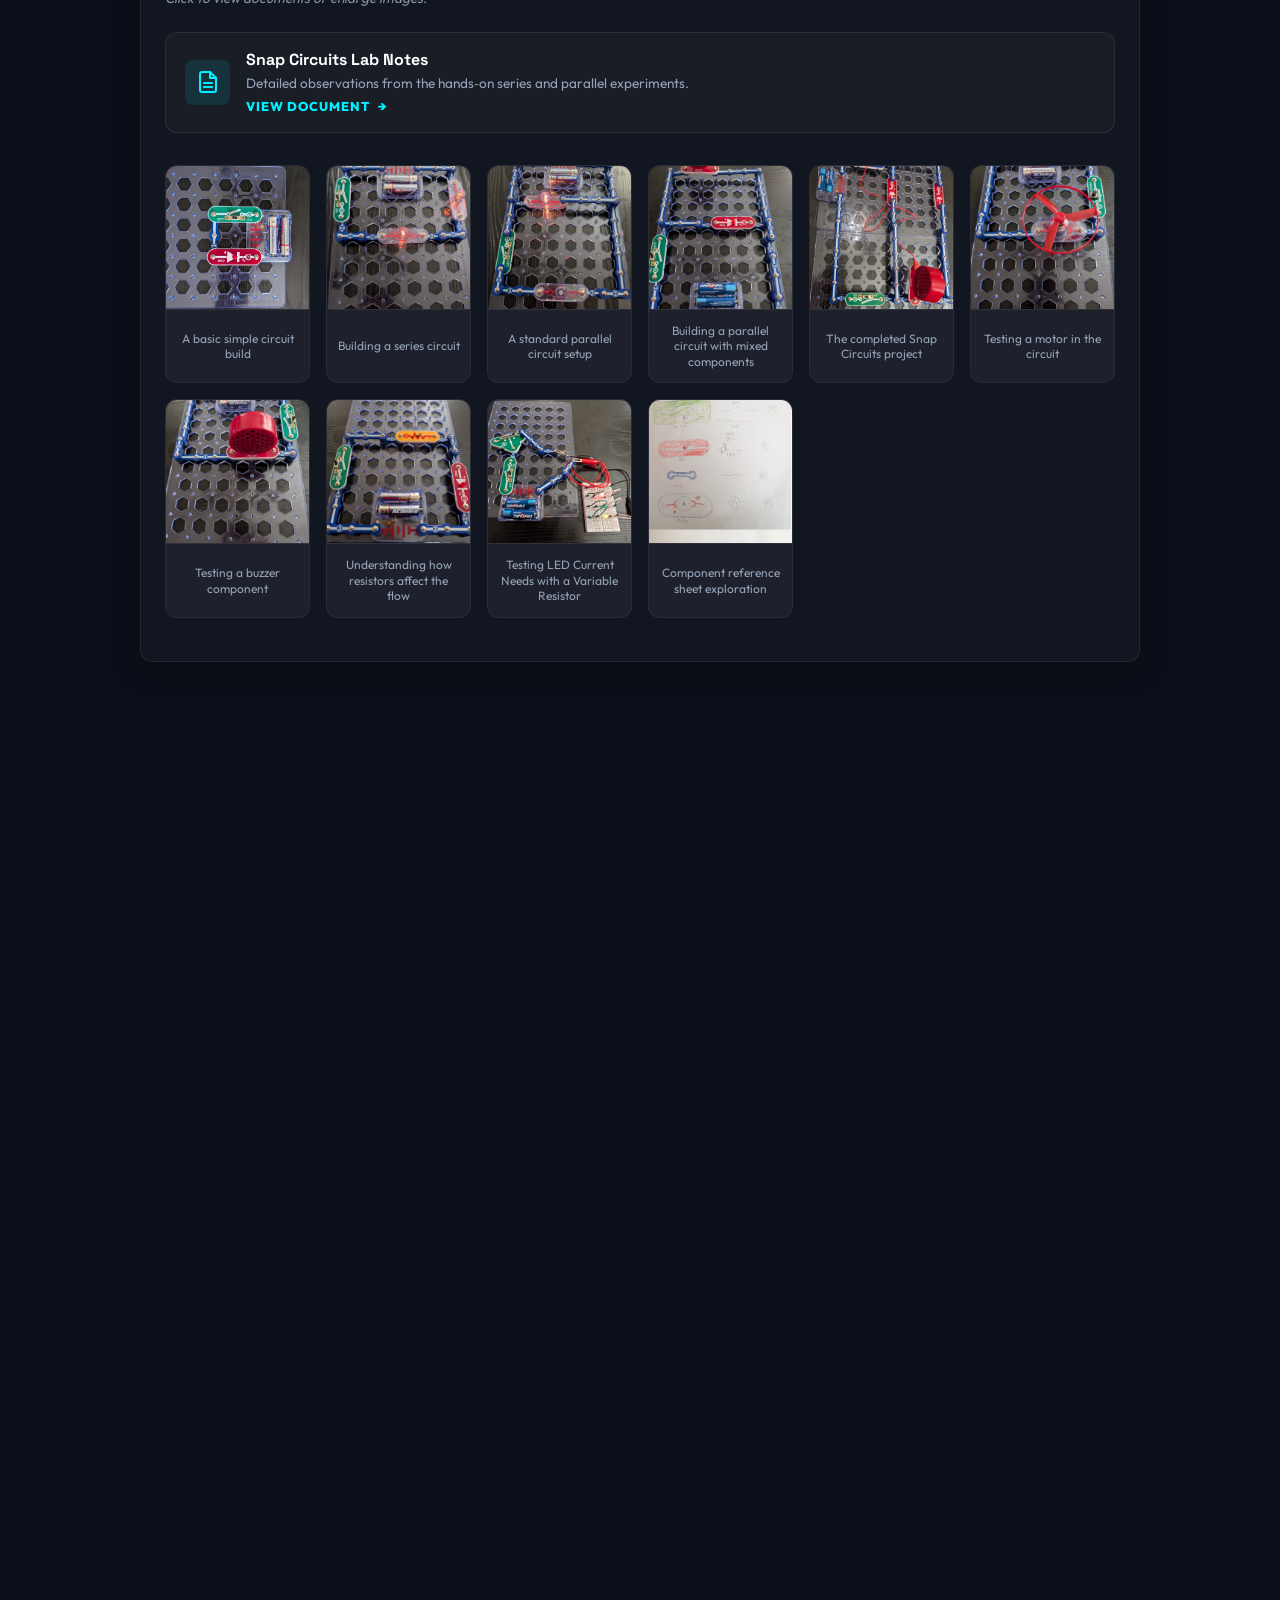
==== commit c0072033: "feat: add instructional subtitles to artifact sections and enhance digital tools documentation with " ====
--- a/build-with-snap-circuits.html
+++ b/build-with-snap-circuits.html
@@ -80,6 +80,7 @@
 
     <section class="section">
       <h1>Student Artifacts</h1>
+      <p class="section-subtitle">Click to view documents or enlarge images.</p>
 
       <!-- PDF Document Card -->
       <div class="resource-section" style="margin-bottom: 2rem;">
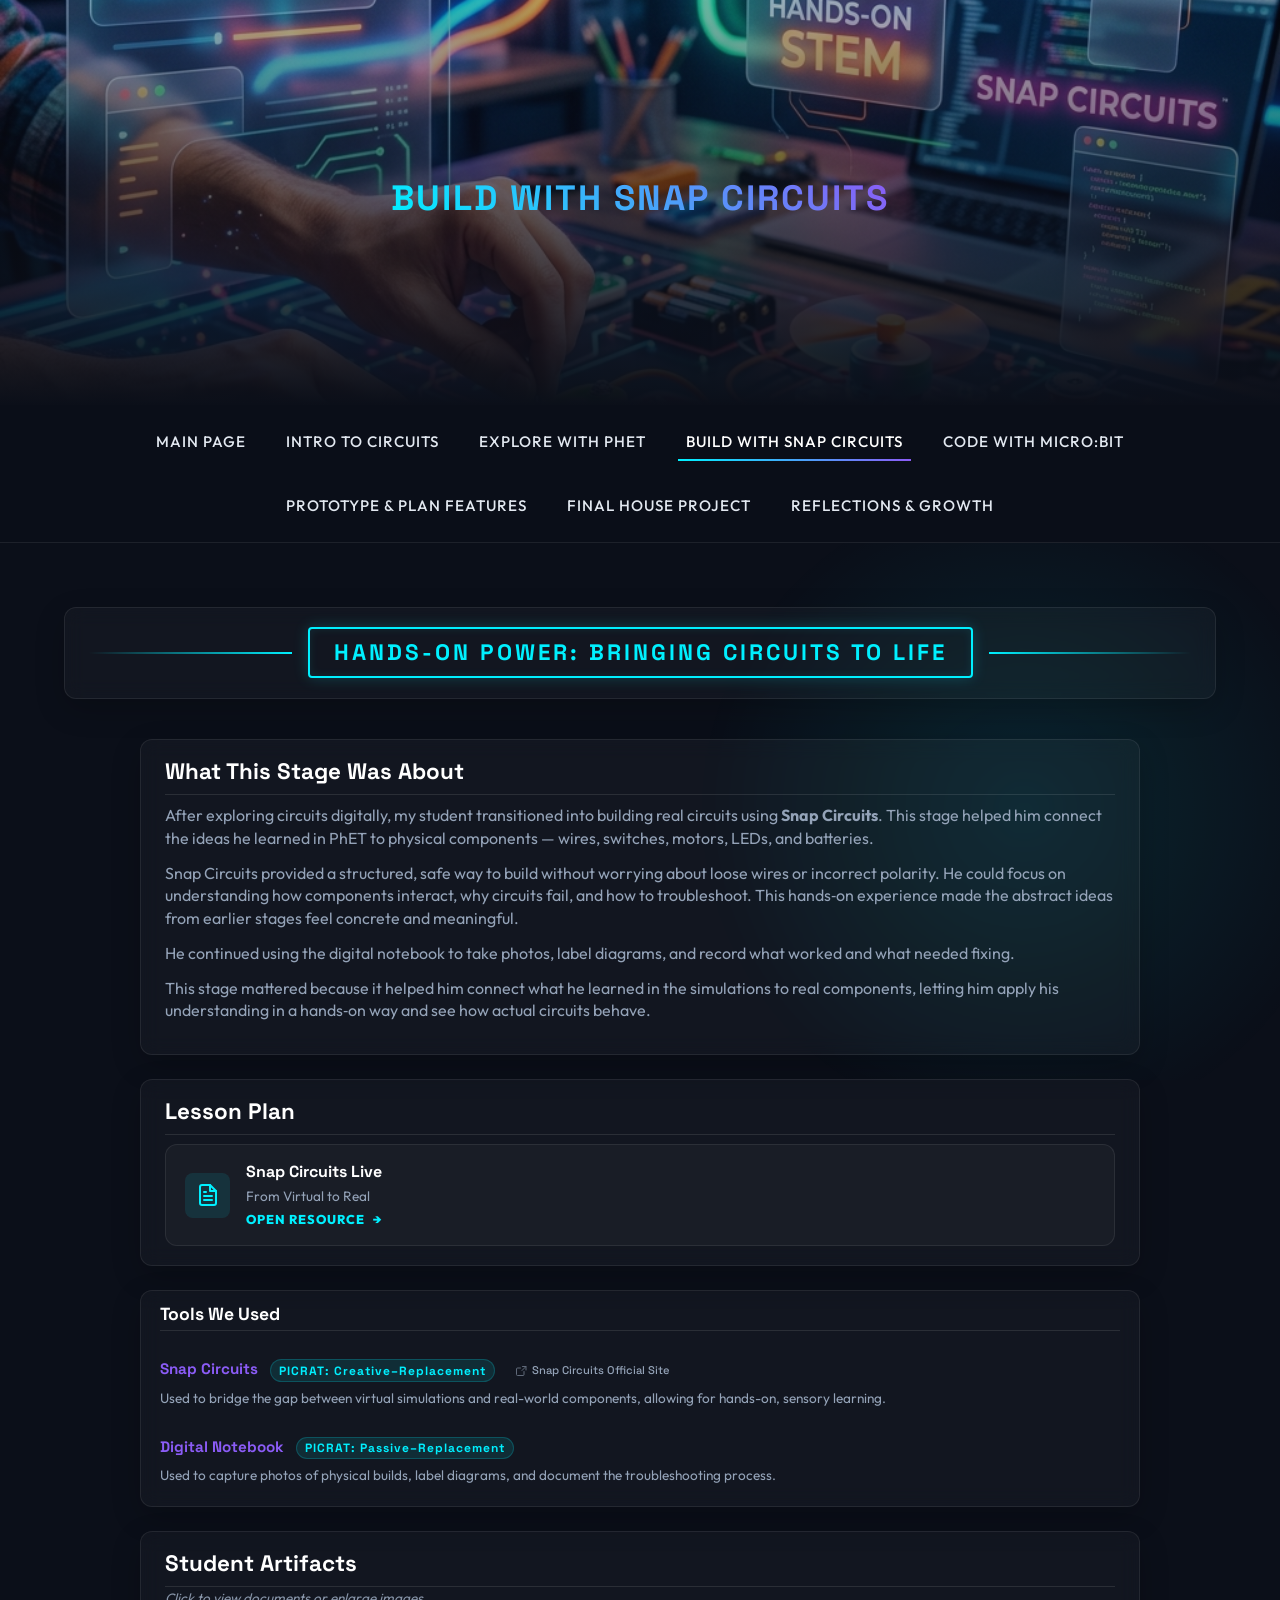
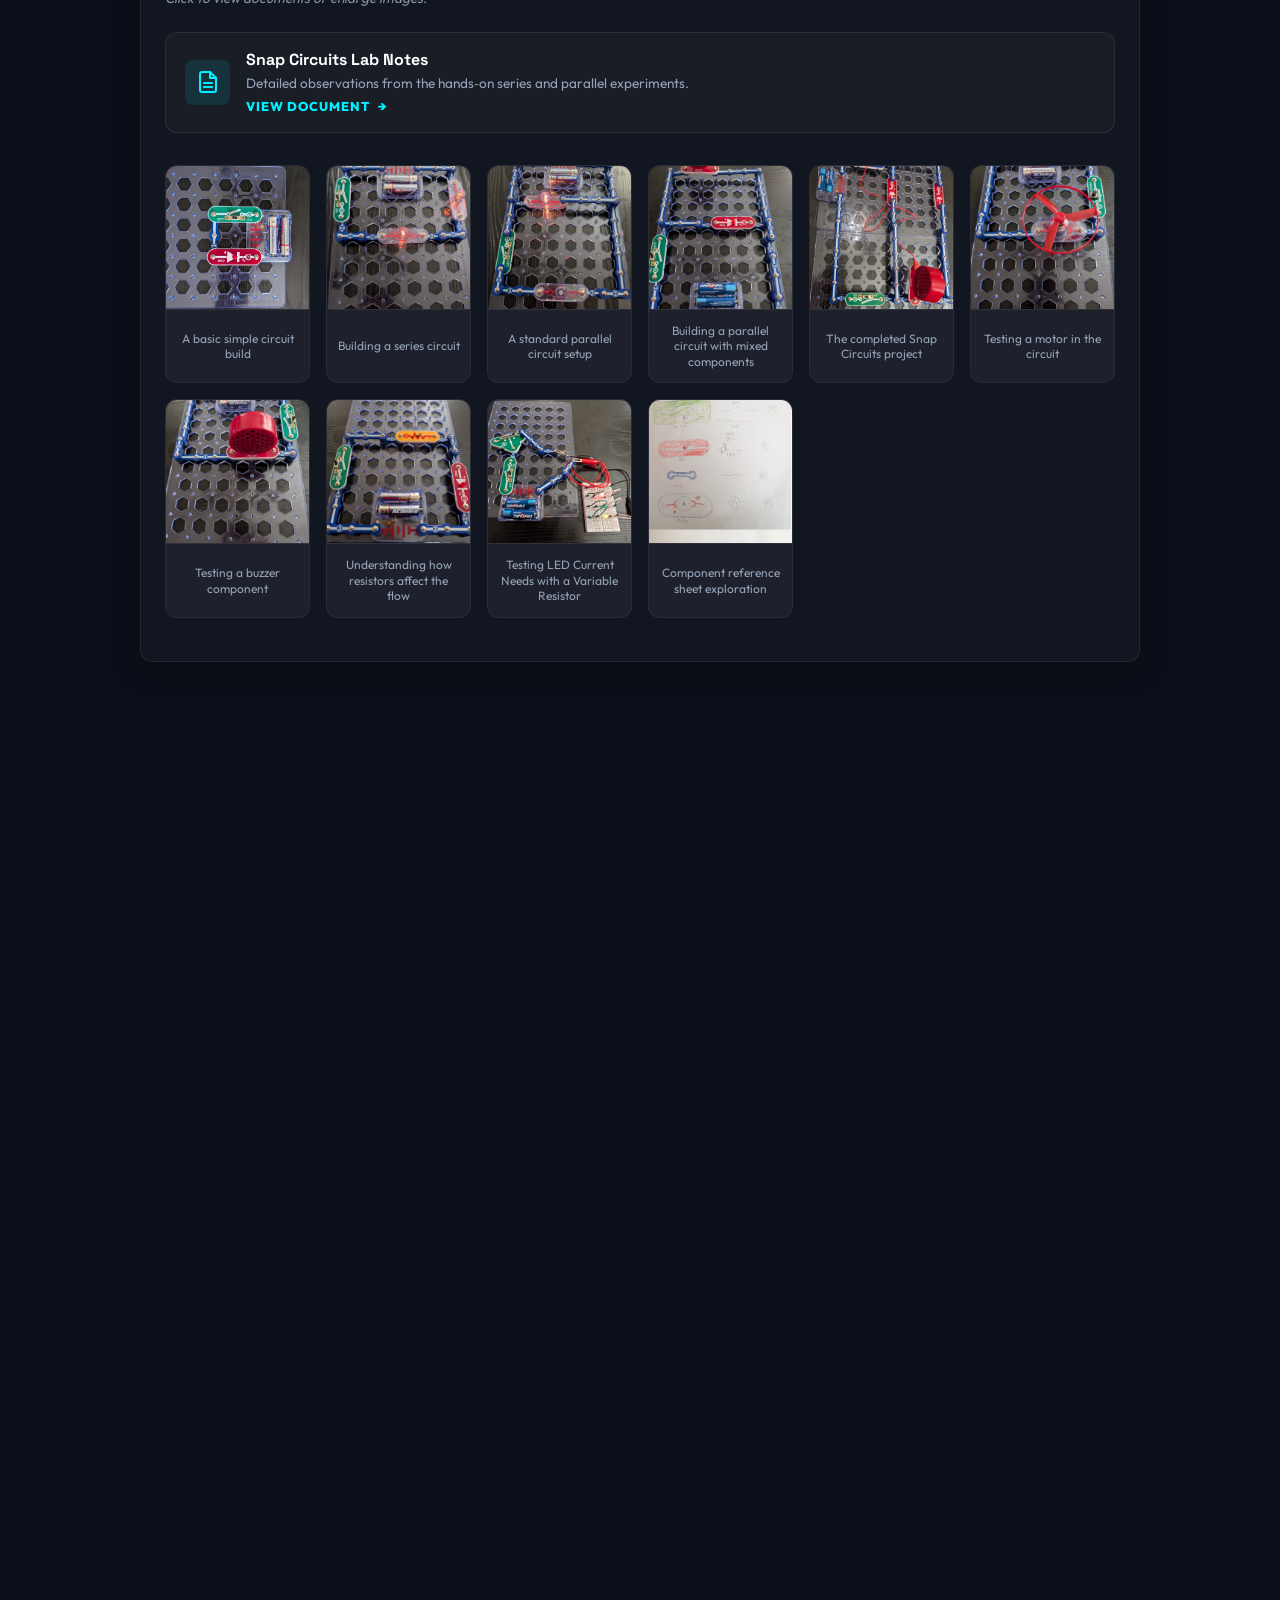
==== commit de8ee903: "feat: add reflections and growth page and update navigation across all project files" ====
--- a/build-with-snap-circuits.html
+++ b/build-with-snap-circuits.html
@@ -23,6 +23,7 @@
       <li><a href="code-with-microbit.html">Code with Micro:bit</a></li>
       <li><a href="prototype-and-plan.html">Prototype & Plan Features</a></li>
       <li><a href="final-house-project.html">Final House Project</a></li>
+      <li><a href="reflections-and-growth.html">Reflections & Growth</a></li>
     </ul>
   </nav>
 
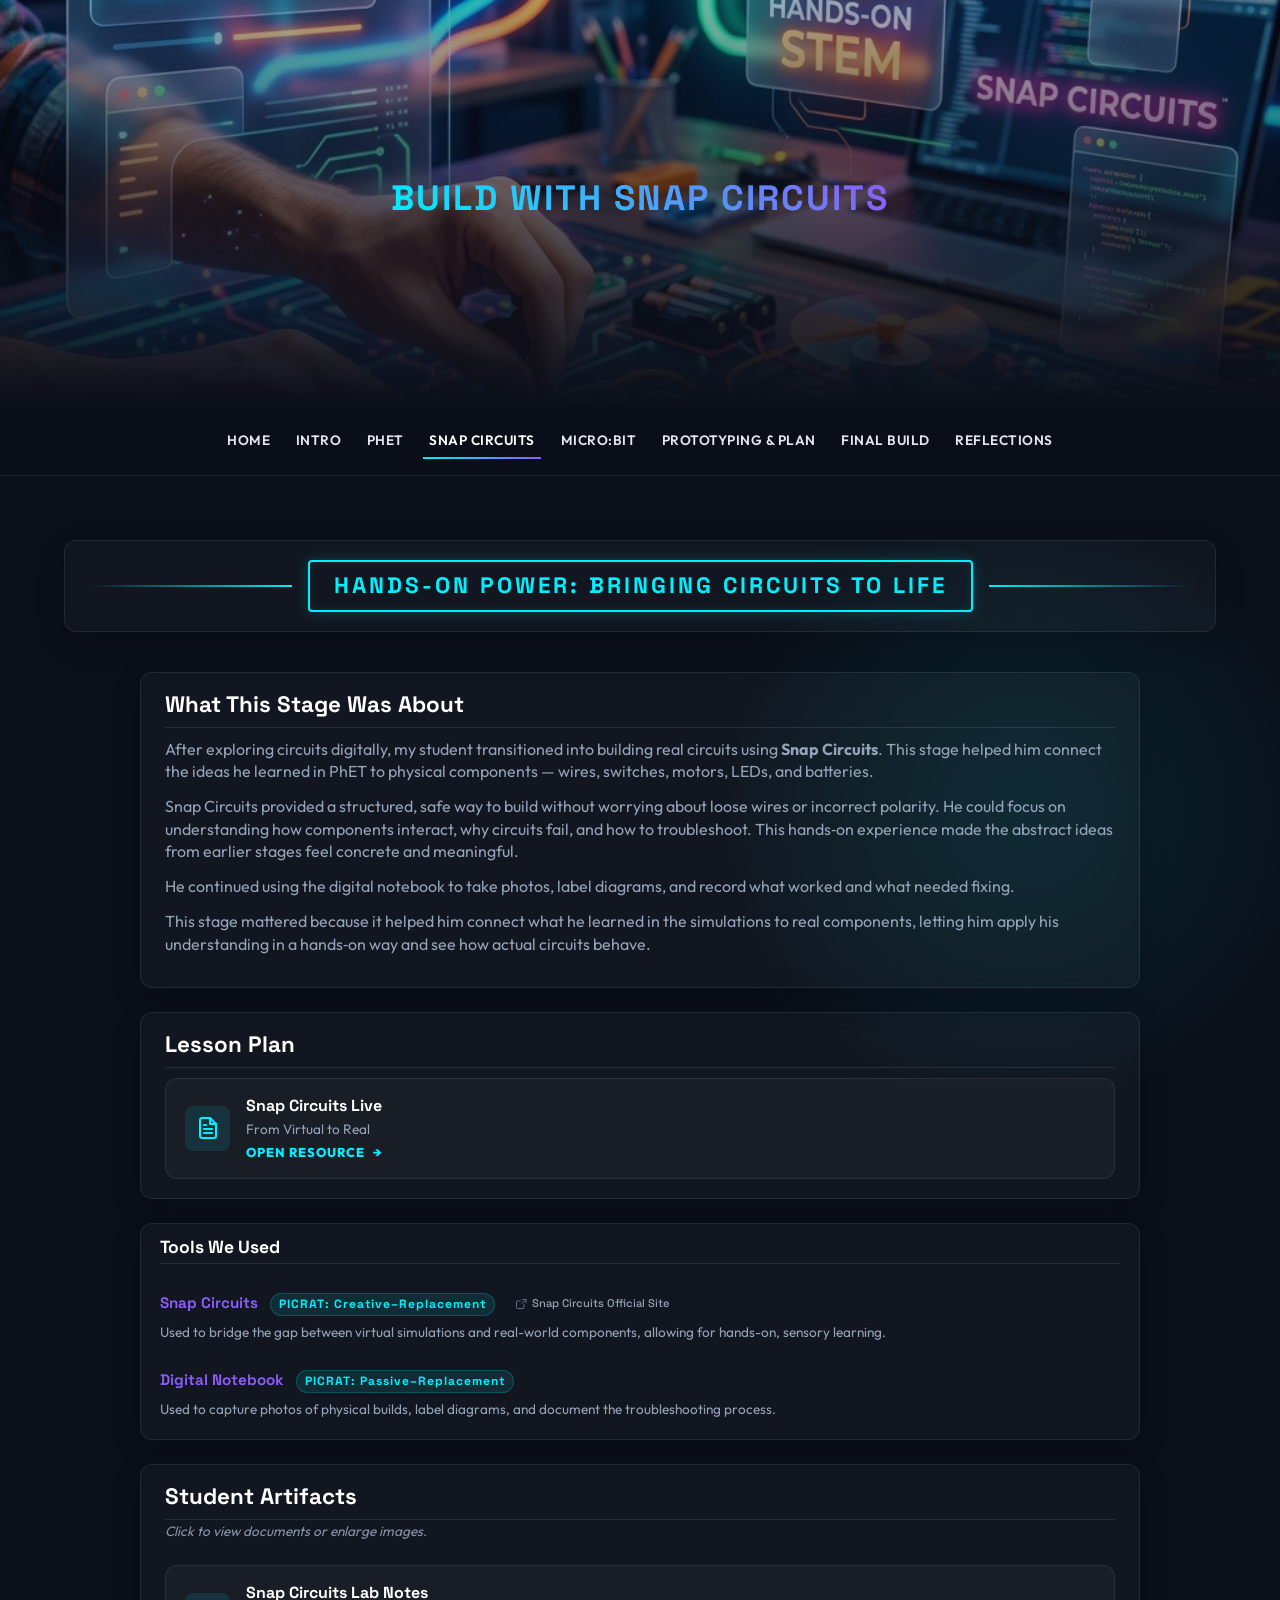
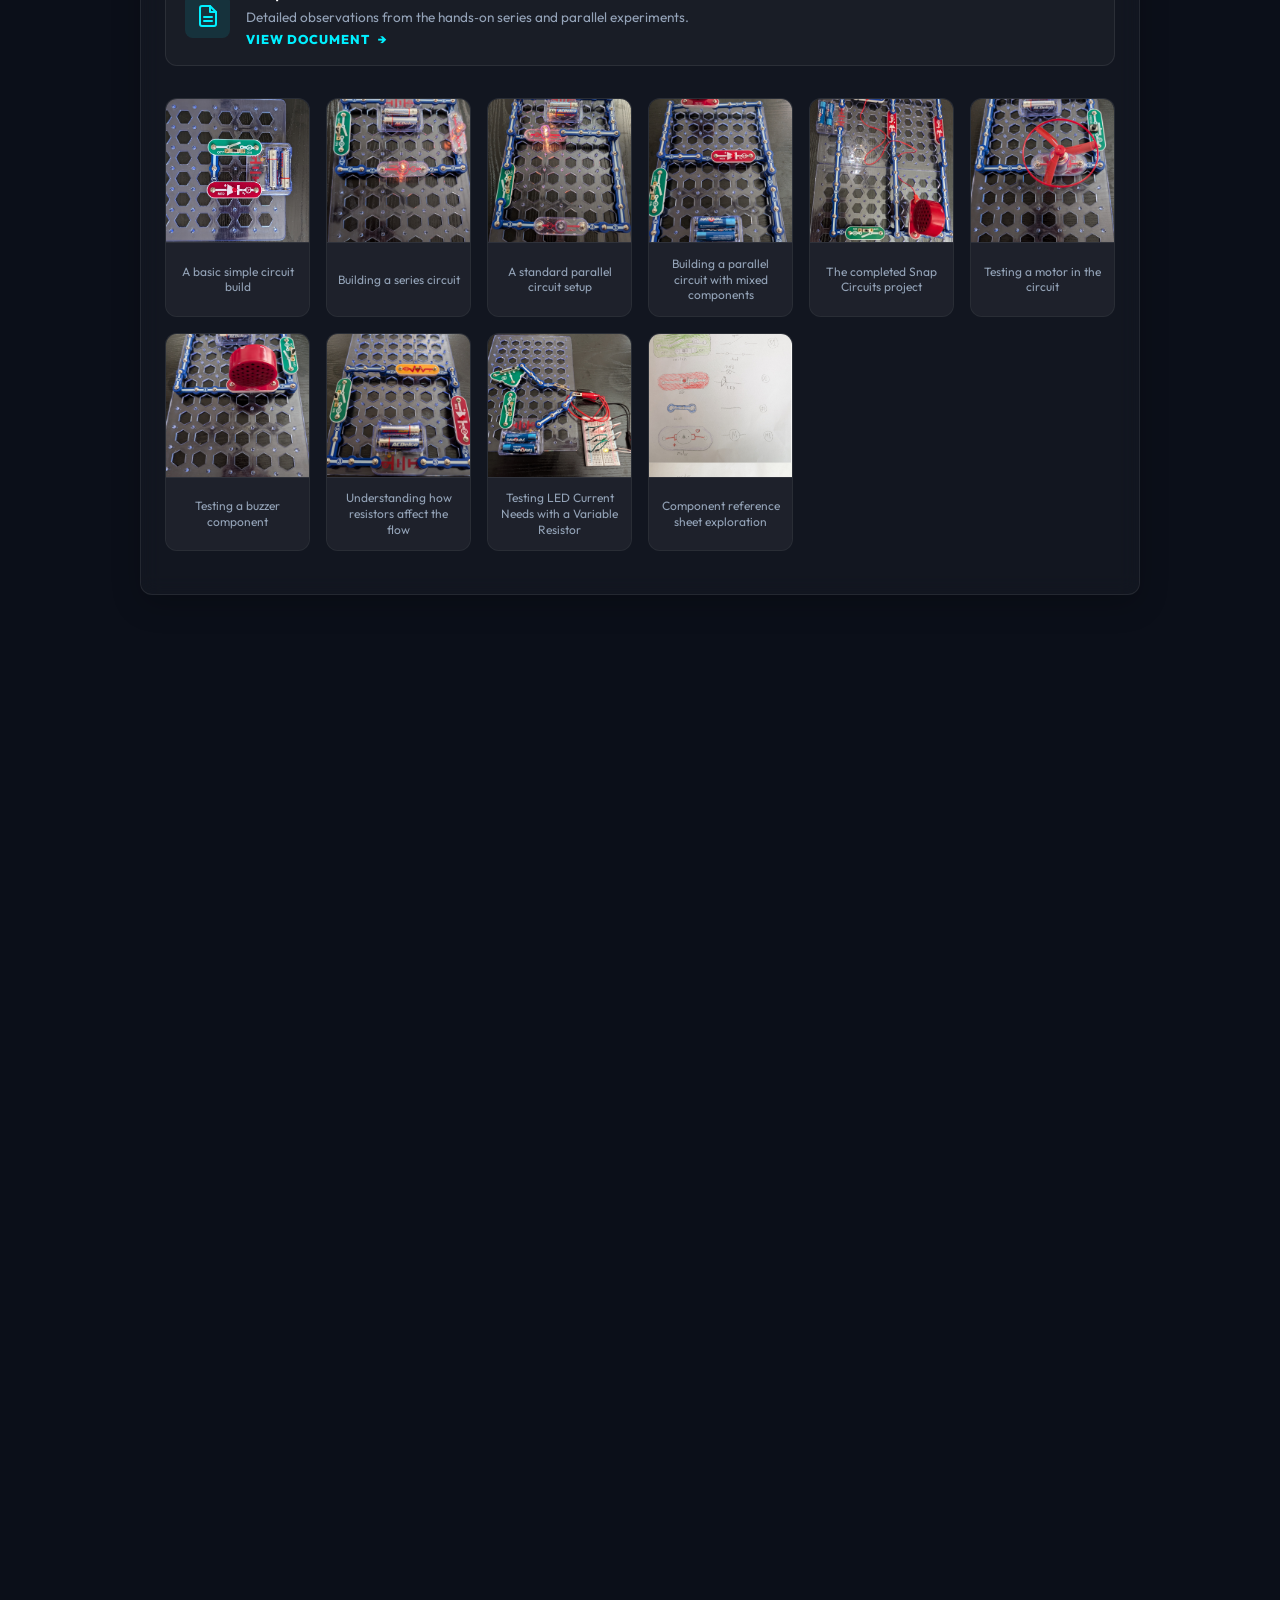
==== commit 33e13f0c: "refactor: shorten navigation labels, add project status indicator, and initialize global stylesheet" ====
--- a/build-with-snap-circuits.html
+++ b/build-with-snap-circuits.html
@@ -16,14 +16,14 @@
   <!-- Navigation -->
   <nav>
     <ul>
-      <li><a href="index.html">Main Page</a></li>
-      <li><a href="intro-to-circuits.html">Intro to Circuits</a></li>
-      <li><a href="explore-with-phet.html">Explore with PhET</a></li>
-      <li><a href="build-with-snap-circuits.html" class="active">Build with Snap Circuits</a></li>
-      <li><a href="code-with-microbit.html">Code with Micro:bit</a></li>
-      <li><a href="prototype-and-plan.html">Prototype & Plan Features</a></li>
-      <li><a href="final-house-project.html">Final House Project</a></li>
-      <li><a href="reflections-and-growth.html">Reflections & Growth</a></li>
+      <li><a href="index.html">Home</a></li>
+      <li><a href="intro-to-circuits.html">Intro</a></li>
+      <li><a href="explore-with-phet.html">PhET</a></li>
+      <li><a href="build-with-snap-circuits.html" class="active">Snap Circuits</a></li>
+      <li><a href="code-with-microbit.html">Micro:bit</a></li>
+      <li><a href="prototype-and-plan.html">Prototyping & Plan</a></li>
+      <li><a href="final-house-project.html">Final Build</a></li>
+      <li><a href="reflections-and-growth.html">Reflections</a></li>
     </ul>
   </nav>
 
--- a/css/style.css
+++ b/css/style.css
@@ -117,7 +117,7 @@
   display: flex;
   flex-wrap: wrap;
   justify-content: center;
-  gap: 1.5rem;
+  gap: 0.8rem;
   transition: all 0.4s ease;
 }
 
@@ -127,11 +127,11 @@
 
 nav a {
   display: inline-block;
-  padding: 0.6rem 0.5rem;
-  font-size: 0.95rem;
-  font-weight: 500;
+  padding: 0.6rem 0.4rem;
+  font-size: 0.85rem;
+  font-weight: 600;
   text-transform: uppercase;
-  letter-spacing: 1px;
+  letter-spacing: 0.5px;
   color: var(--text-main);
   transition: all 0.3s ease;
 }
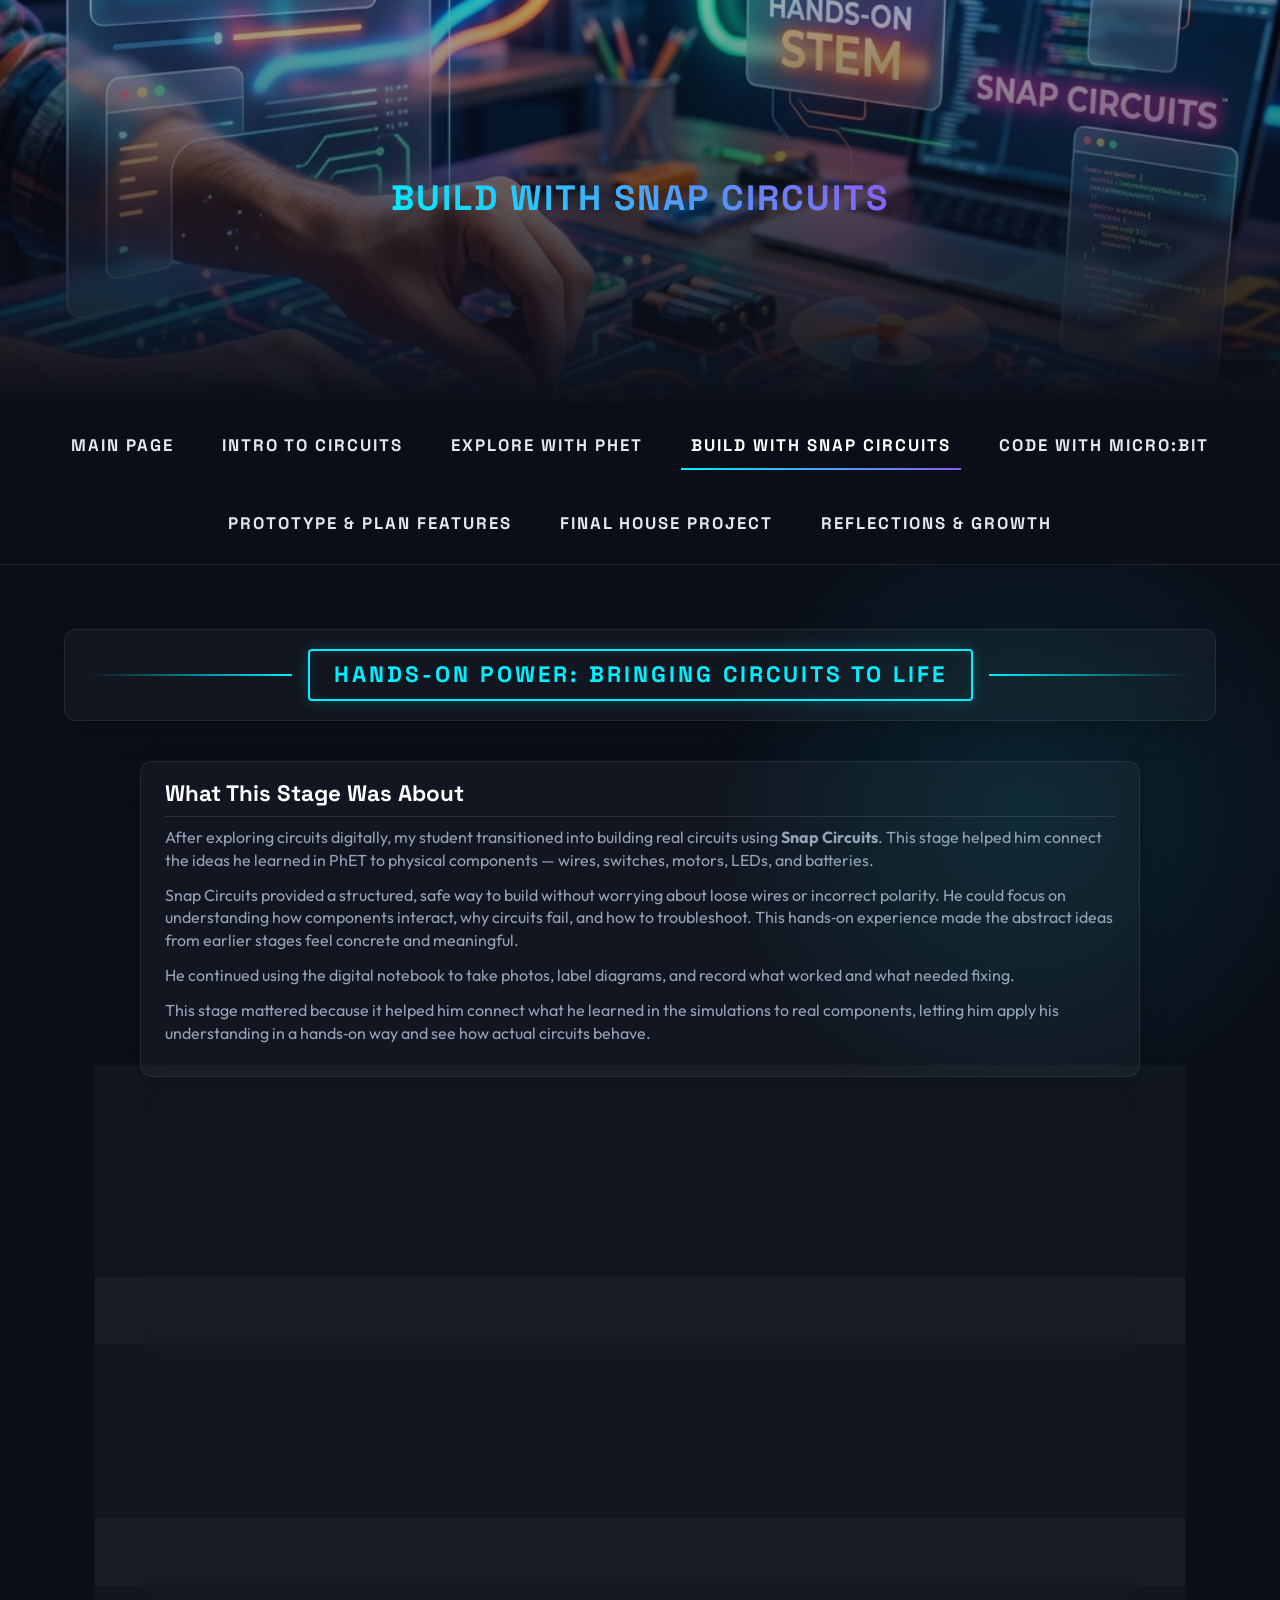
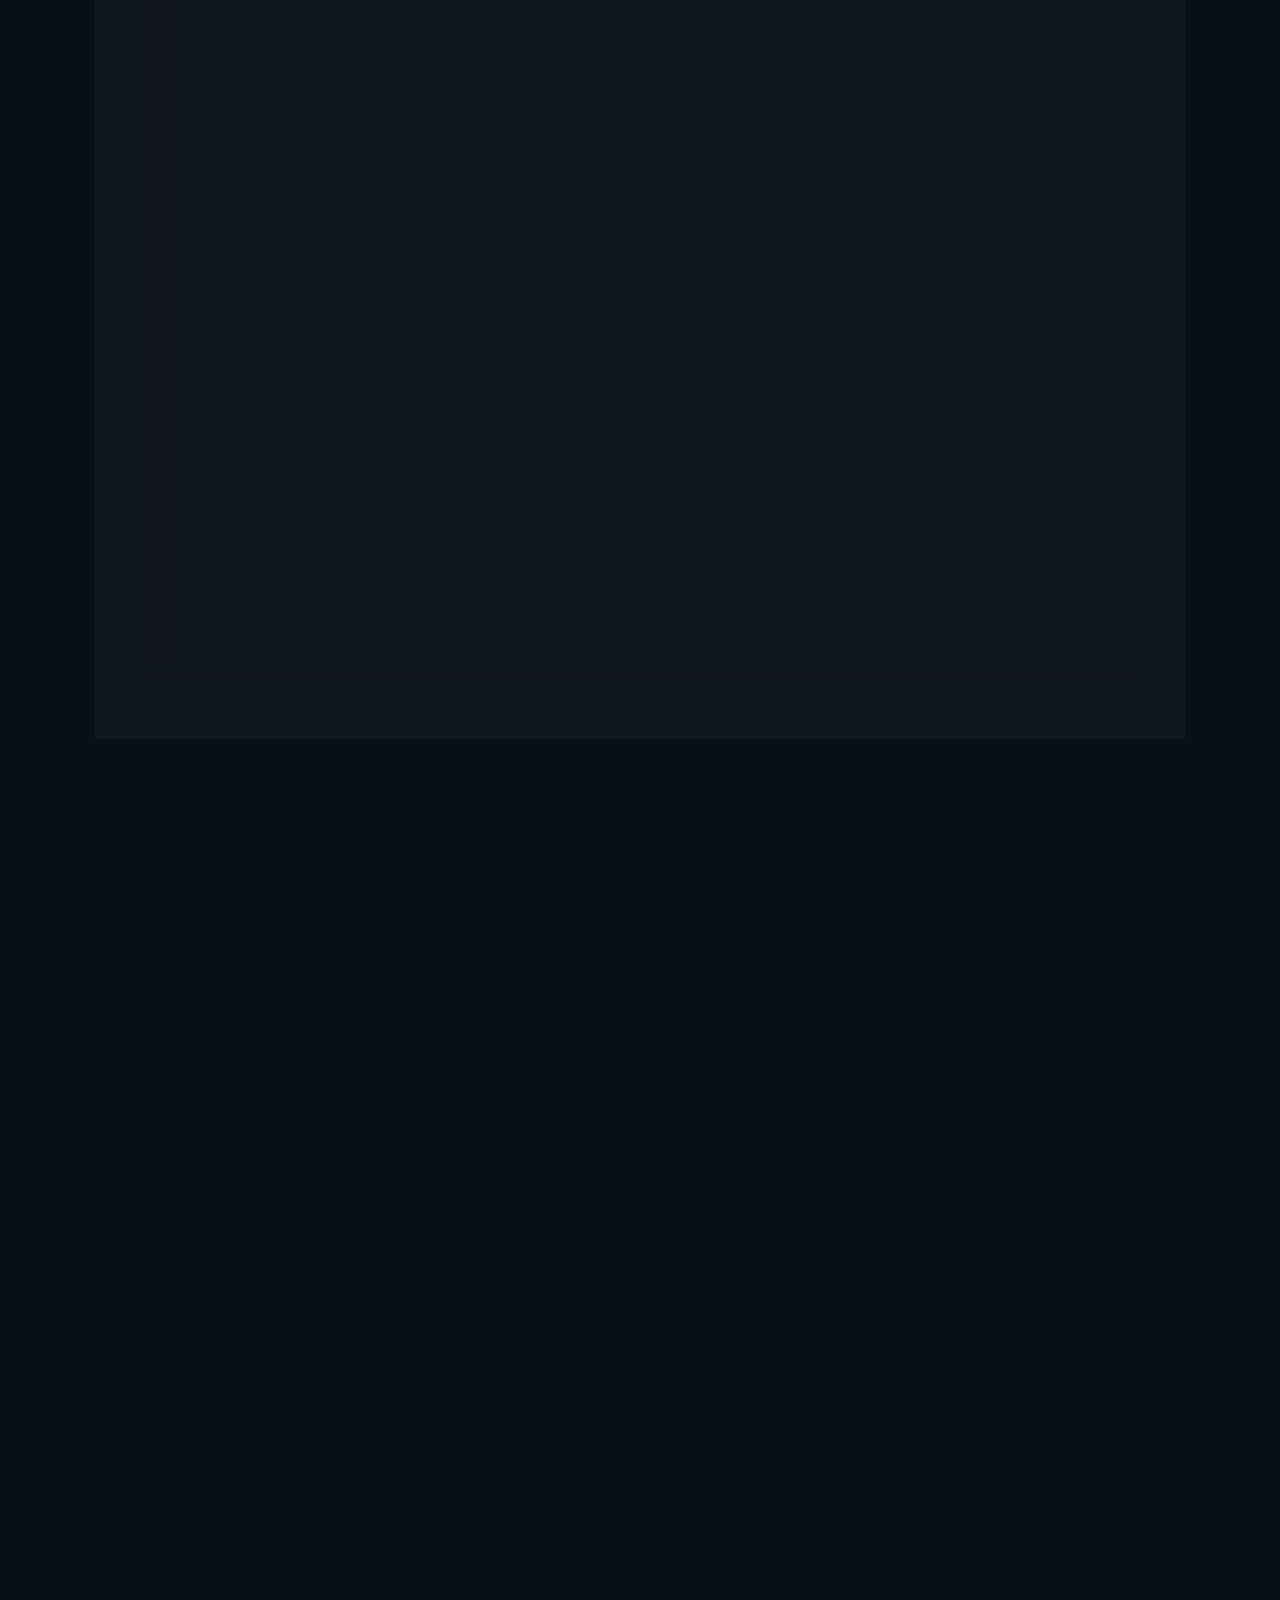
==== commit ed7dc0ef: "feat: update navigation labels, add data attributes, and implement global site styling and scripts." ====
--- a/build-with-snap-circuits.html
+++ b/build-with-snap-circuits.html
@@ -16,14 +16,14 @@
   <!-- Navigation -->
   <nav>
     <ul>
-      <li><a href="index.html">Home</a></li>
-      <li><a href="intro-to-circuits.html">Intro</a></li>
-      <li><a href="explore-with-phet.html">PhET</a></li>
-      <li><a href="build-with-snap-circuits.html" class="active">Snap Circuits</a></li>
-      <li><a href="code-with-microbit.html">Micro:bit</a></li>
-      <li><a href="prototype-and-plan.html">Prototyping & Plan</a></li>
-      <li><a href="final-house-project.html">Final Build</a></li>
-      <li><a href="reflections-and-growth.html">Reflections</a></li>
+      <li><a href="index.html" data-short="Home">Main Page</a></li>
+      <li><a href="intro-to-circuits.html" data-short="Intro">Intro to Circuits</a></li>
+      <li><a href="explore-with-phet.html" data-short="PhET">Explore with PhET</a></li>
+      <li><a href="build-with-snap-circuits.html" class="active" data-short="Snap">Build with Snap Circuits</a></li>
+      <li><a href="code-with-microbit.html" data-short="Micro:bit">Code with Micro:bit</a></li>
+      <li><a href="prototype-and-plan.html" data-short="Prototyping">Prototype & Plan Features</a></li>
+      <li><a href="final-house-project.html" data-short="Final Build">Final House Project</a></li>
+      <li><a href="reflections-and-growth.html" data-short="Reflections">Reflections & Growth</a></li>
     </ul>
   </nav>
 
--- a/css/style.css
+++ b/css/style.css
@@ -117,7 +117,7 @@
   display: flex;
   flex-wrap: wrap;
   justify-content: center;
-  gap: 0.8rem;
+  gap: 1.8rem;
   transition: all 0.4s ease;
 }
 
@@ -127,11 +127,12 @@
 
 nav a {
   display: inline-block;
-  padding: 0.6rem 0.4rem;
-  font-size: 0.85rem;
-  font-weight: 600;
+  padding: 0.8rem 0.6rem;
+  font-family: 'Space Grotesk', sans-serif;
+  font-size: 1.05rem;
+  font-weight: 700;
   text-transform: uppercase;
-  letter-spacing: 0.5px;
+  letter-spacing: 2px;
   color: var(--text-main);
   transition: all 0.3s ease;
 }
@@ -144,7 +145,7 @@
 
 nav.nav-compact ul {
   flex-wrap: nowrap;
-  gap: 0.4rem;
+  gap: 1.2rem;
   overflow-x: auto;
   white-space: nowrap;
   padding-bottom: 0px;
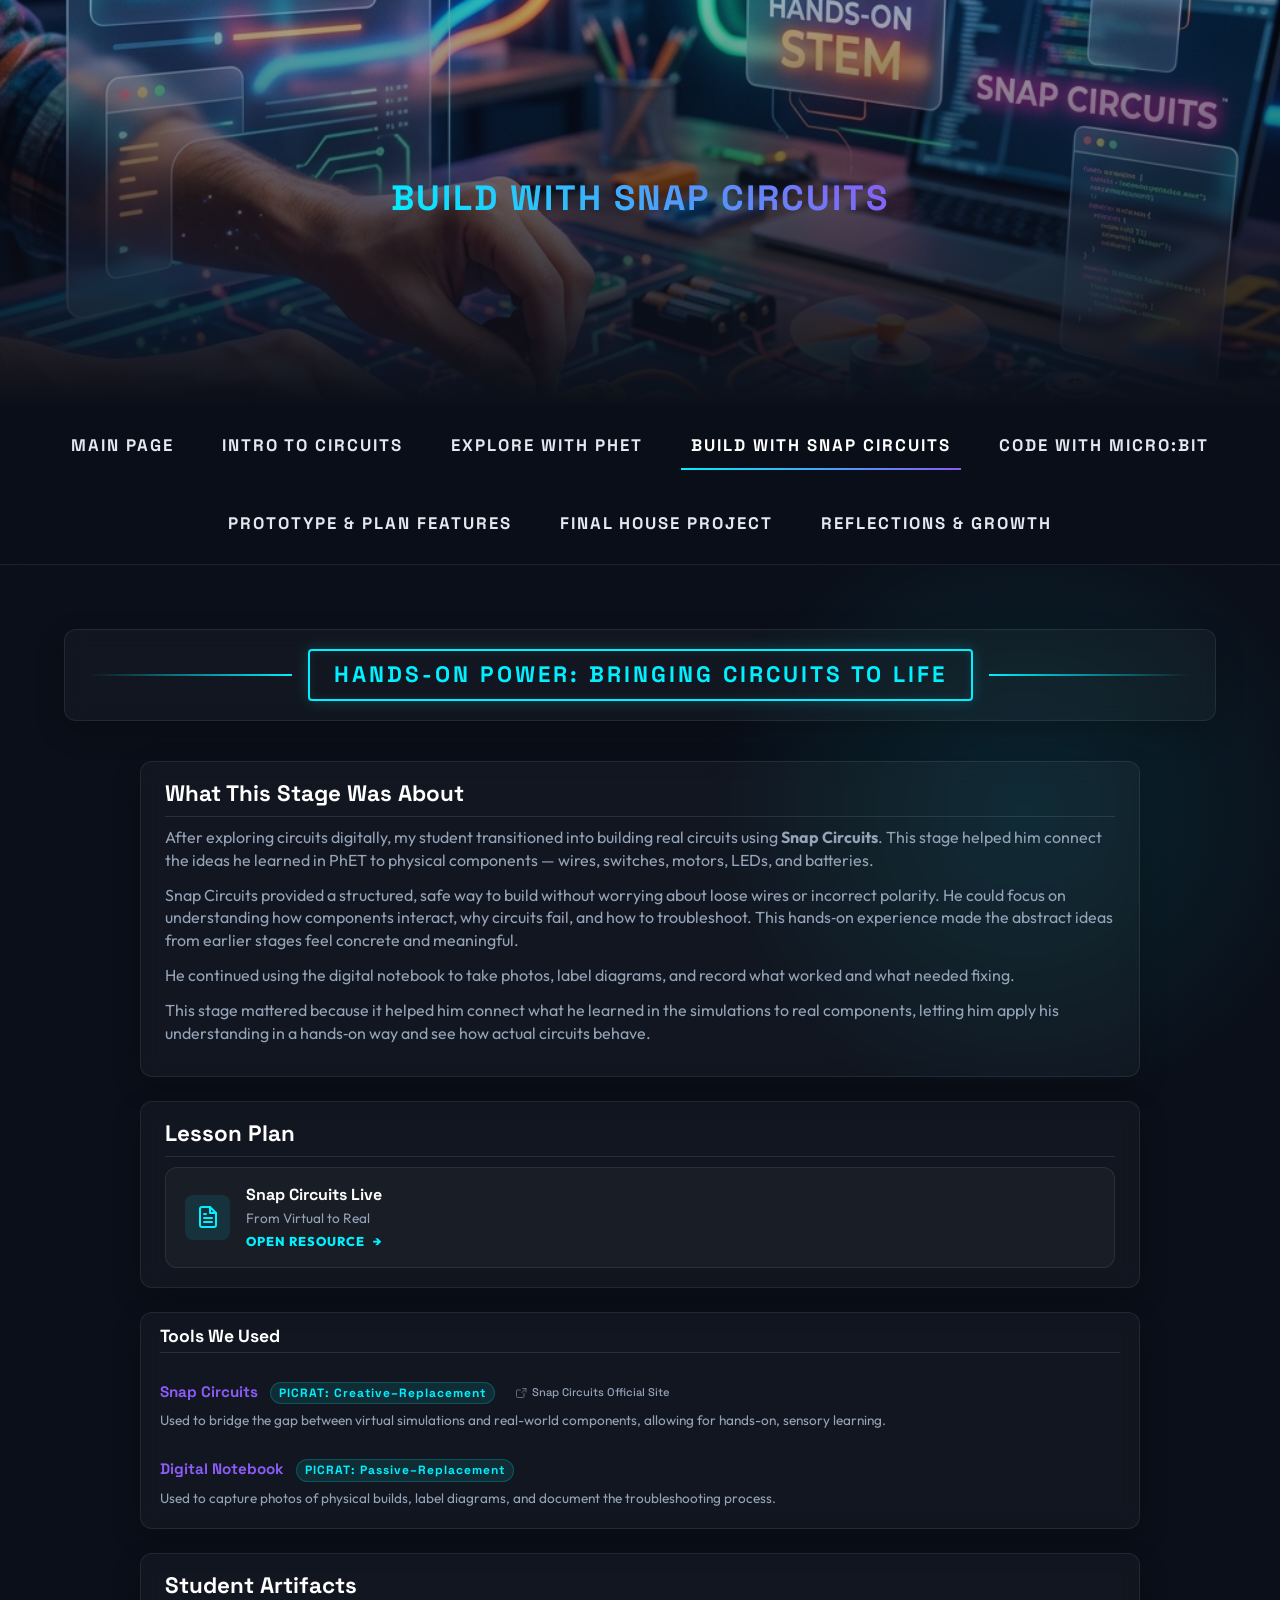
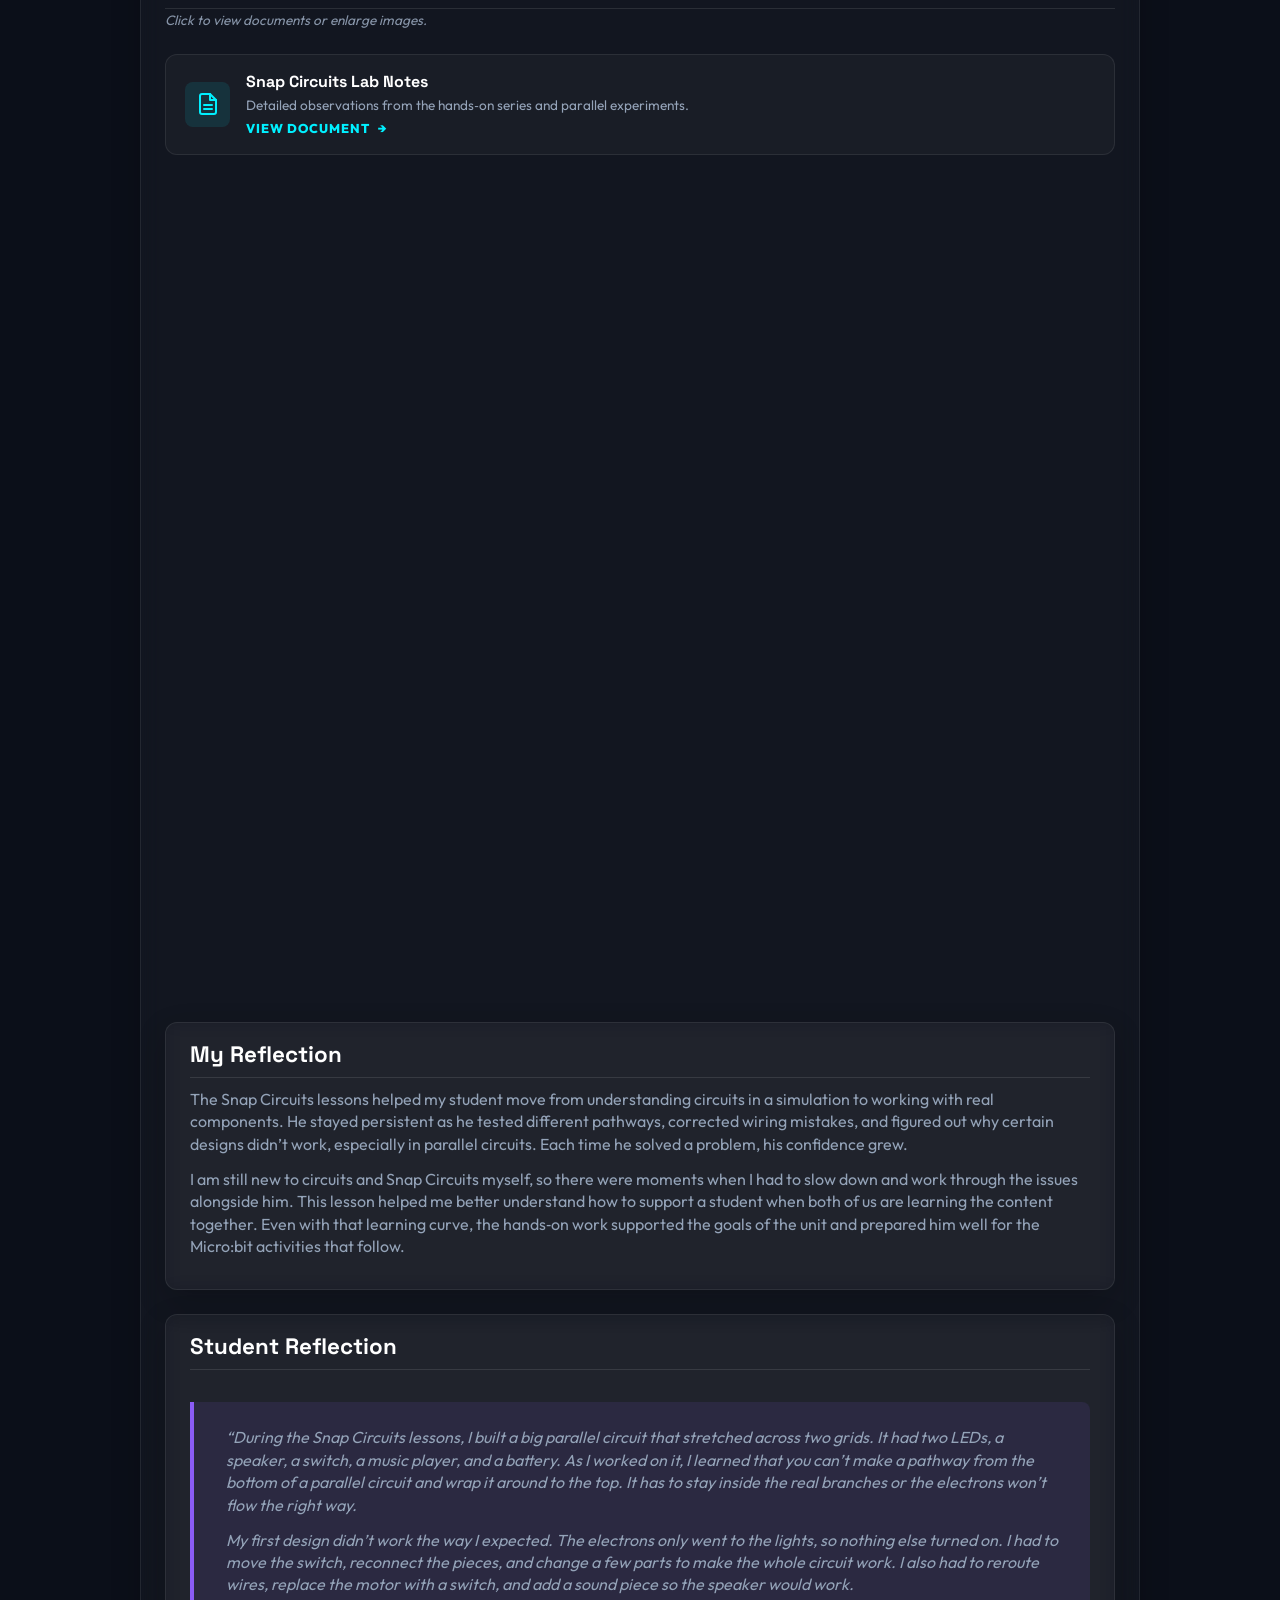
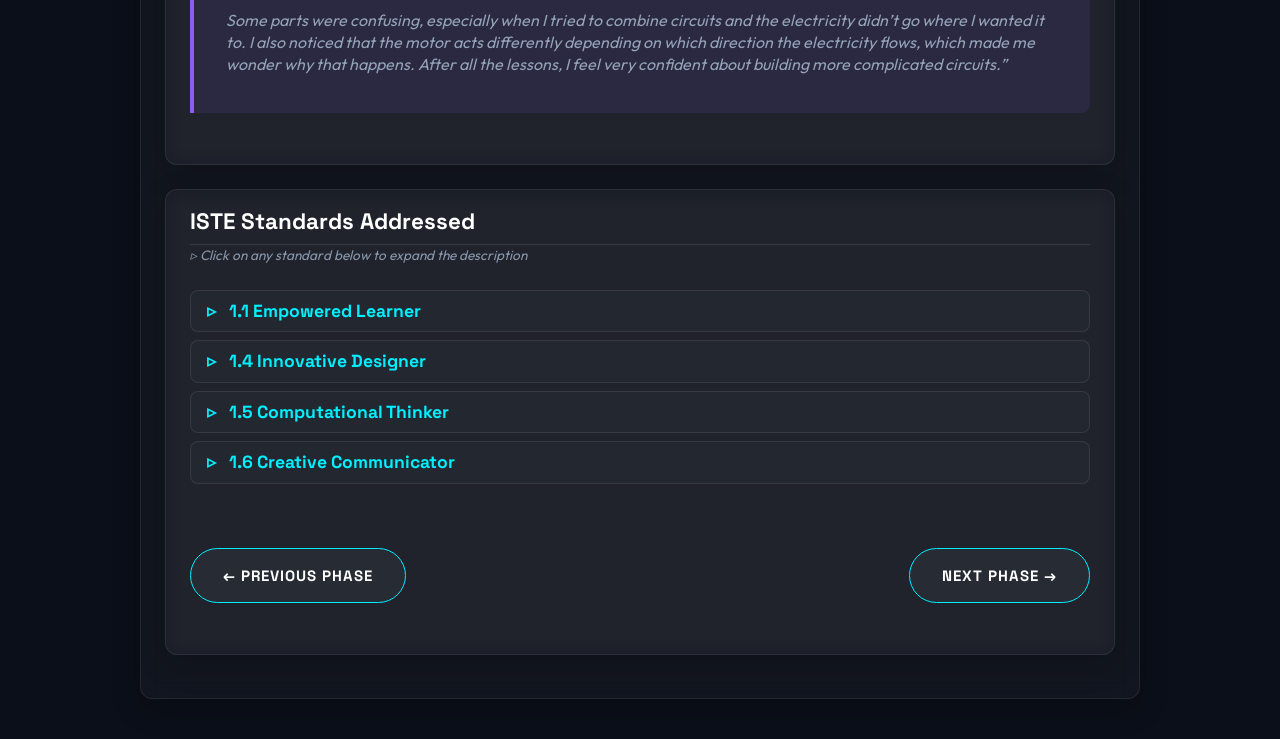
==== commit 5ba170b6: "feat: update Snap Circuits page content, standardize navigation links, and add new assets and stylin" ====
--- a/build-with-snap-circuits.html
+++ b/build-with-snap-circuits.html
@@ -19,7 +19,7 @@
       <li><a href="index.html" data-short="Home">Main Page</a></li>
       <li><a href="intro-to-circuits.html" data-short="Intro">Intro to Circuits</a></li>
       <li><a href="explore-with-phet.html" data-short="PhET">Explore with PhET</a></li>
-      <li><a href="build-with-snap-circuits.html" class="active" data-short="Snap">Build with Snap Circuits</a></li>
+      <li><a href="build-with-snap-circuits.html" class="active" data-short="Snap Circuits">Build with Snap Circuits</a></li>
       <li><a href="code-with-microbit.html" data-short="Micro:bit">Code with Micro:bit</a></li>
       <li><a href="prototype-and-plan.html" data-short="Prototyping">Prototype & Plan Features</a></li>
       <li><a href="final-house-project.html" data-short="Final Build">Final House Project</a></li>
@@ -44,7 +44,7 @@
     <section class="section">
       <h1>Lesson Plan</h1>
       <div class="resource-section">
-        <a href="resources/Snap-Circuits-Live-From-Virtual-to-Real.pdf" target="_blank" class="resource-card">
+        <a href="./resources/Snap-Circuits-Live-From-Virtual-to-Real.pdf" target="_blank" class="resource-card">
           <div class="resource-icon">
             <svg viewBox="0 0 24 24" fill="none" stroke="currentColor" stroke-width="2" stroke-linecap="round" stroke-linejoin="round">
               <path d="M14 2H6a2 2 0 0 0-2 2v16a2 2 0 0 0 2 2h12a2 2 0 0 0 2-2V8z"></path>
@@ -85,7 +85,7 @@
 
       <!-- PDF Document Card -->
       <div class="resource-section" style="margin-bottom: 2rem;">
-        <a href="resources/Snap/Snap circuits-2026-04-14-16-07.pdf" target="_blank" class="resource-card">
+        <a href="./resources/Snap/Snap circuits-2026-04-14-16-07.pdf" target="_blank" class="resource-card">
           <div class="resource-icon">
             <svg viewBox="0 0 24 24" fill="none" stroke="currentColor" stroke-width="2" stroke-linecap="round" stroke-linejoin="round">
               <path d="M14 2H6a2 2 0 0 0-2 2v16a2 2 0 0 0 2 2h12a2 2 0 0 0 2-2V8z"></path>
@@ -102,47 +102,43 @@
         </a>
       </div>
 
+    <section class="section">
+      <h1>Artifacts & Reflections</h1>
+      <p class="section-subtitle">Click on any image to enlarge.</p>
+
       <!-- Image Grid -->
       <div class="image-grid">
         <div class="img-card">
-          <img src="resources/Snap/Simple (1).jpg" alt="A basic simple circuit build" loading="lazy" class="clickable-img">
-          <div class="img-caption">A basic simple circuit build</div>
+          <img src="resources/Snap/Simple%20(1).jpg" alt="A basic simple circuit build" loading="lazy" class="clickable-img">
+          <div class="img-caption">Simple Circuit</div>
         </div>
         <div class="img-card">
           <img src="resources/Snap/Series.jpg" alt="Building a series circuit" loading="lazy" class="clickable-img">
-          <div class="img-caption">Building a series circuit</div>
+          <div class="img-caption">Series Circuit</div>
         </div>
         <div class="img-card">
           <img src="resources/Snap/Parallel.jpg" alt="A standard parallel circuit setup" loading="lazy" class="clickable-img">
-          <div class="img-caption">A standard parallel circuit setup</div>
-        </div>
-        <div class="img-card">
-          <img src="resources/Snap/Parallel dif comp.jpg" alt="Building a parallel circuit with mixed components" loading="lazy" class="clickable-img">
-          <div class="img-caption">Building a parallel circuit with mixed components</div>
+          <div class="img-caption">Parallel–Single Load</div>
+        </div>
+        <div class="img-card">
+          <img src="resources/Snap/Parallel%20dif%20comp.jpg" alt="Parallel circuit with different components" loading="lazy" class="clickable-img">
+          <div class="img-caption">Parallel–Mixed Load</div>
+        </div>
+        <div class="img-card">
+          <img src="resources/Snap/Comp%20Ref%20Sheet.jpg" alt="Snap Circuits component reference guide" loading="lazy" class="clickable-img">
+          <div class="img-caption">Component Guide</div>
         </div>
         <div class="img-card">
           <img src="resources/Snap/Project.jpg" alt="The completed Snap Circuits project" loading="lazy" class="clickable-img">
-          <div class="img-caption">The completed Snap Circuits project</div>
+          <div class="img-caption">Integrated Project</div>
         </div>
         <div class="img-card">
           <img src="resources/Snap/Motor.jpg" alt="Testing a motor in the circuit" loading="lazy" class="clickable-img">
-          <div class="img-caption">Testing a motor in the circuit</div>
-        </div>
-        <div class="img-card">
-          <img src="resources/Snap/Buzzer.jpg" alt="Testing a buzzer component" loading="lazy" class="clickable-img">
-          <div class="img-caption">Testing a buzzer component</div>
+          <div class="img-caption">Motor Testing</div>
         </div>
         <div class="img-card">
           <img src="resources/Snap/Resistor.jpg" alt="Understanding how resistors affect the flow" loading="lazy" class="clickable-img">
-          <div class="img-caption">Understanding how resistors affect the flow</div>
-        </div>
-        <div class="img-card">
-          <img src="resources/Snap/Color var resistor.jpg" alt="Testing LED Current Needs with a Variable Resistor" loading="lazy" class="clickable-img">
-          <div class="img-caption">Testing LED Current Needs with a Variable Resistor</div>
-        </div>
-        <div class="img-card">
-          <img src="resources/Snap/Comp Ref Sheet.jpg" alt="Component reference sheet exploration" loading="lazy" class="clickable-img">
-          <div class="img-caption">Component reference sheet exploration</div>
+          <div class="img-caption">Resistor Experiment</div>
         </div>
       </div>
     </section>
@@ -150,10 +146,10 @@
     <section class="section">
       <h1>What We Did</h1>
       <ul class="bullet-list">
-        <li>built circuits with switches, motors, and LEDs</li>
-        <li>tested how components interact</li>
-        <li>compared results to PhET predictions</li>
-        <li>practiced troubleshooting</li>
+        <li>Connected batteries, switches, resistors, and lights</li>
+        <li>Practiced building simple, series, and parallel circuits</li>
+        <li>Identified how to troubleshoot a "short circuit" safely</li>
+        <li>Translated abstract circuit diagrams into physical models</li>
       </ul>
     </section>
 
@@ -174,6 +170,7 @@
 
     <section class="section">
       <h1>ISTE Standards Addressed</h1>
+      <p class="section-subtitle">▹ Click on any standard below to expand the description</p>
       <details>
         <summary>1.1 Empowered Learner</summary>
         <p>The student applied what they learned from the simulation to real hardware, choosing which circuits to build, testing ideas, and using hands‑on exploration to deepen their understanding of how electricity behaves in physical systems.</p>
--- a/css/style.css
+++ b/css/style.css
@@ -357,19 +357,7 @@
   display: none;
 }
 
-/* Add instructional note above accordions */
-section:has(details) h1::after {
-  content: "▹ Click on any standard below to expand the description";
-  display: block;
-  font-family: 'Outfit', sans-serif;
-  font-size: 0.95rem;
-  font-weight: 300;
-  text-transform: none;
-  letter-spacing: 0.5px;
-  color: var(--accent-purple);
-  margin-top: 0.8rem;
-  opacity: 0.9;
-}
+
 
 summary::before {
   content: "▹";
@@ -774,3 +762,56 @@
   }
 }
 
+/* --- Visual Immersion Utilities --- */
+.img-accent {
+  width: 100%;
+  height: 350px;
+  object-fit: cover;
+  border-radius: 12px;
+  border: 1px solid var(--glass-border);
+  box-shadow: 0 10px 40px rgba(0,255,255,0.1);
+  margin: 1.5rem 0;
+  transition: transform 0.4s ease;
+}
+
+.img-accent:hover {
+  transform: scale(1.02);
+}
+
+.pull-quote {
+  font-family: 'Space Grotesk', sans-serif;
+  font-size: 1.4rem;
+  font-weight: 300;
+  line-height: 1.5;
+  color: var(--text-main);
+  border-left: 5px solid var(--accent-pink);
+  padding: 1.5rem 2.5rem;
+  margin: 3rem 0;
+  background: rgba(255, 0, 180, 0.04);
+  position: relative;
+  border-radius: 0 12px 12px 0;
+}
+
+.pull-quote::before {
+  content: "“";
+  position: absolute;
+  top: -20px;
+  left: 10px;
+  font-size: 5rem;
+  color: rgba(255, 0, 180, 0.1);
+  font-family: serif;
+}
+
+.split-layout {
+  display: grid;
+  grid-template-columns: 1fr 1fr;
+  gap: 3rem;
+  align-items: center;
+}
+
+@media (max-width: 900px) {
+  .split-layout {
+    grid-template-columns: 1fr;
+  }
+}
+
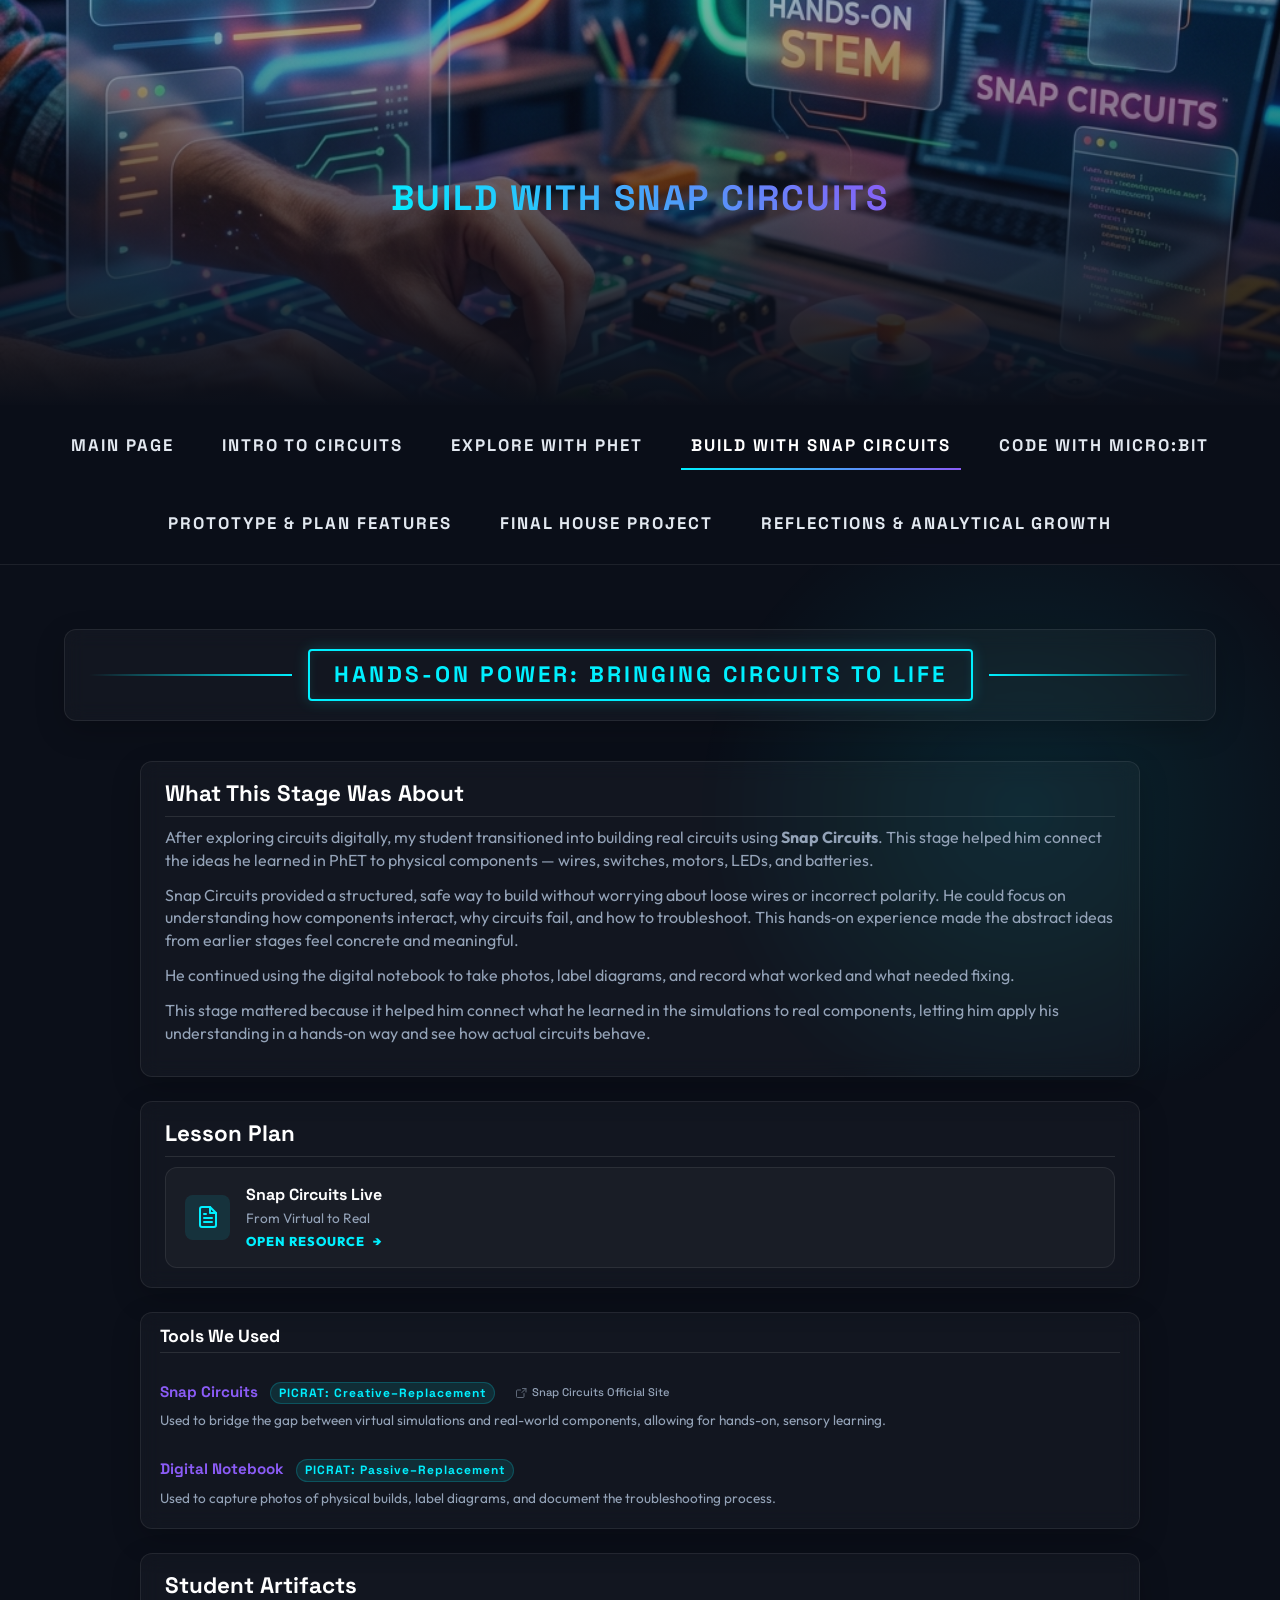
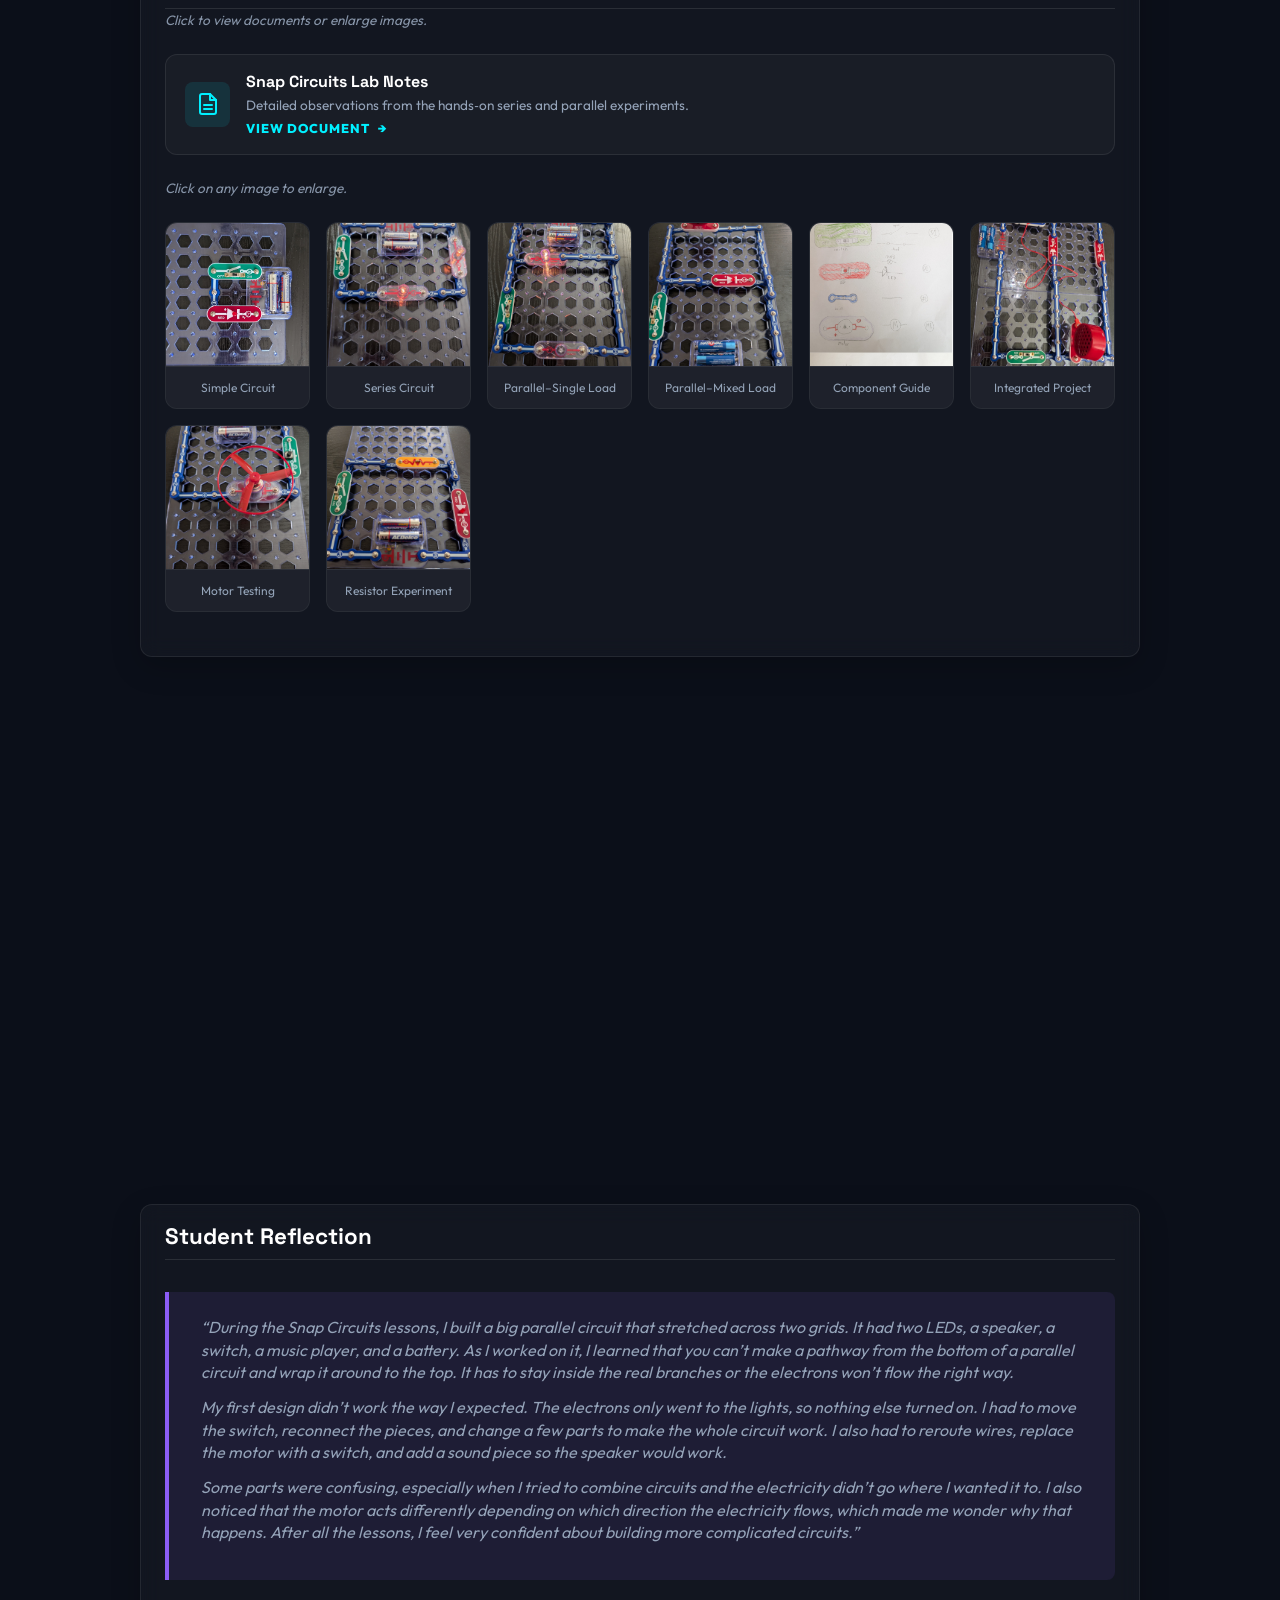
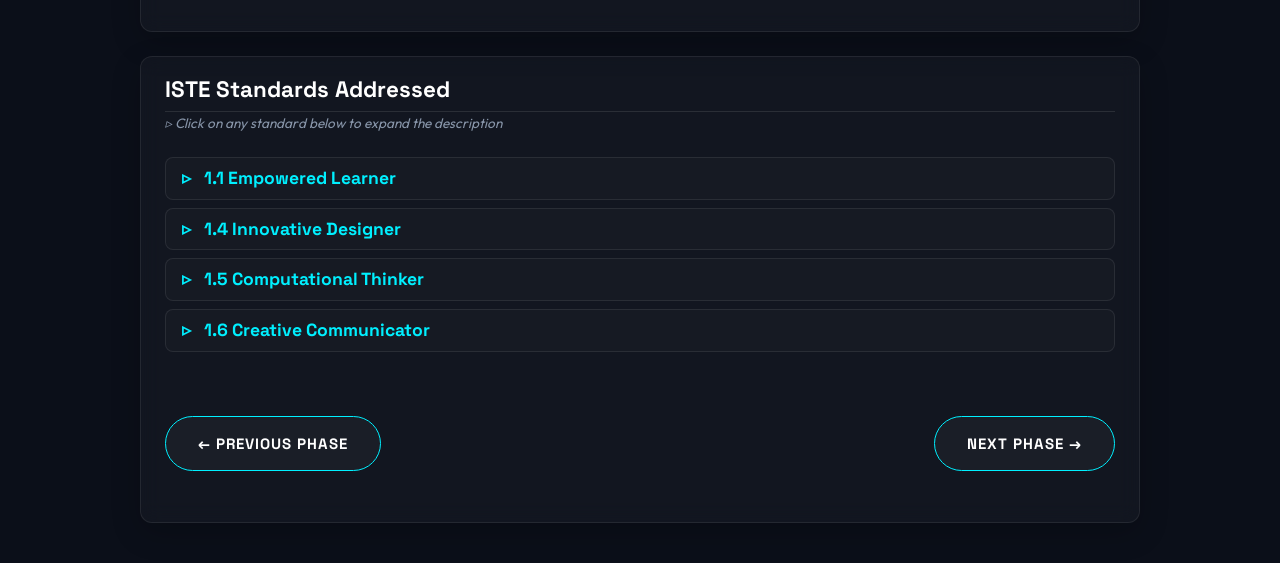
==== commit bed6fb79: "refactor: rename page titles, update navigation, and add new assets to circuit project documentation" ====
--- a/build-with-snap-circuits.html
+++ b/build-with-snap-circuits.html
@@ -23,7 +23,7 @@
       <li><a href="code-with-microbit.html" data-short="Micro:bit">Code with Micro:bit</a></li>
       <li><a href="prototype-and-plan.html" data-short="Prototyping">Prototype & Plan Features</a></li>
       <li><a href="final-house-project.html" data-short="Final Build">Final House Project</a></li>
-      <li><a href="reflections-and-growth.html" data-short="Reflections">Reflections & Growth</a></li>
+      <li><a href="reflections-and-growth.html" data-short="Reflections">Reflections & Analytical Growth</a></li>
     </ul>
   </nav>
 
@@ -102,8 +102,6 @@
         </a>
       </div>
 
-    <section class="section">
-      <h1>Artifacts & Reflections</h1>
       <p class="section-subtitle">Click on any image to enlarge.</p>
 
       <!-- Image Grid -->
